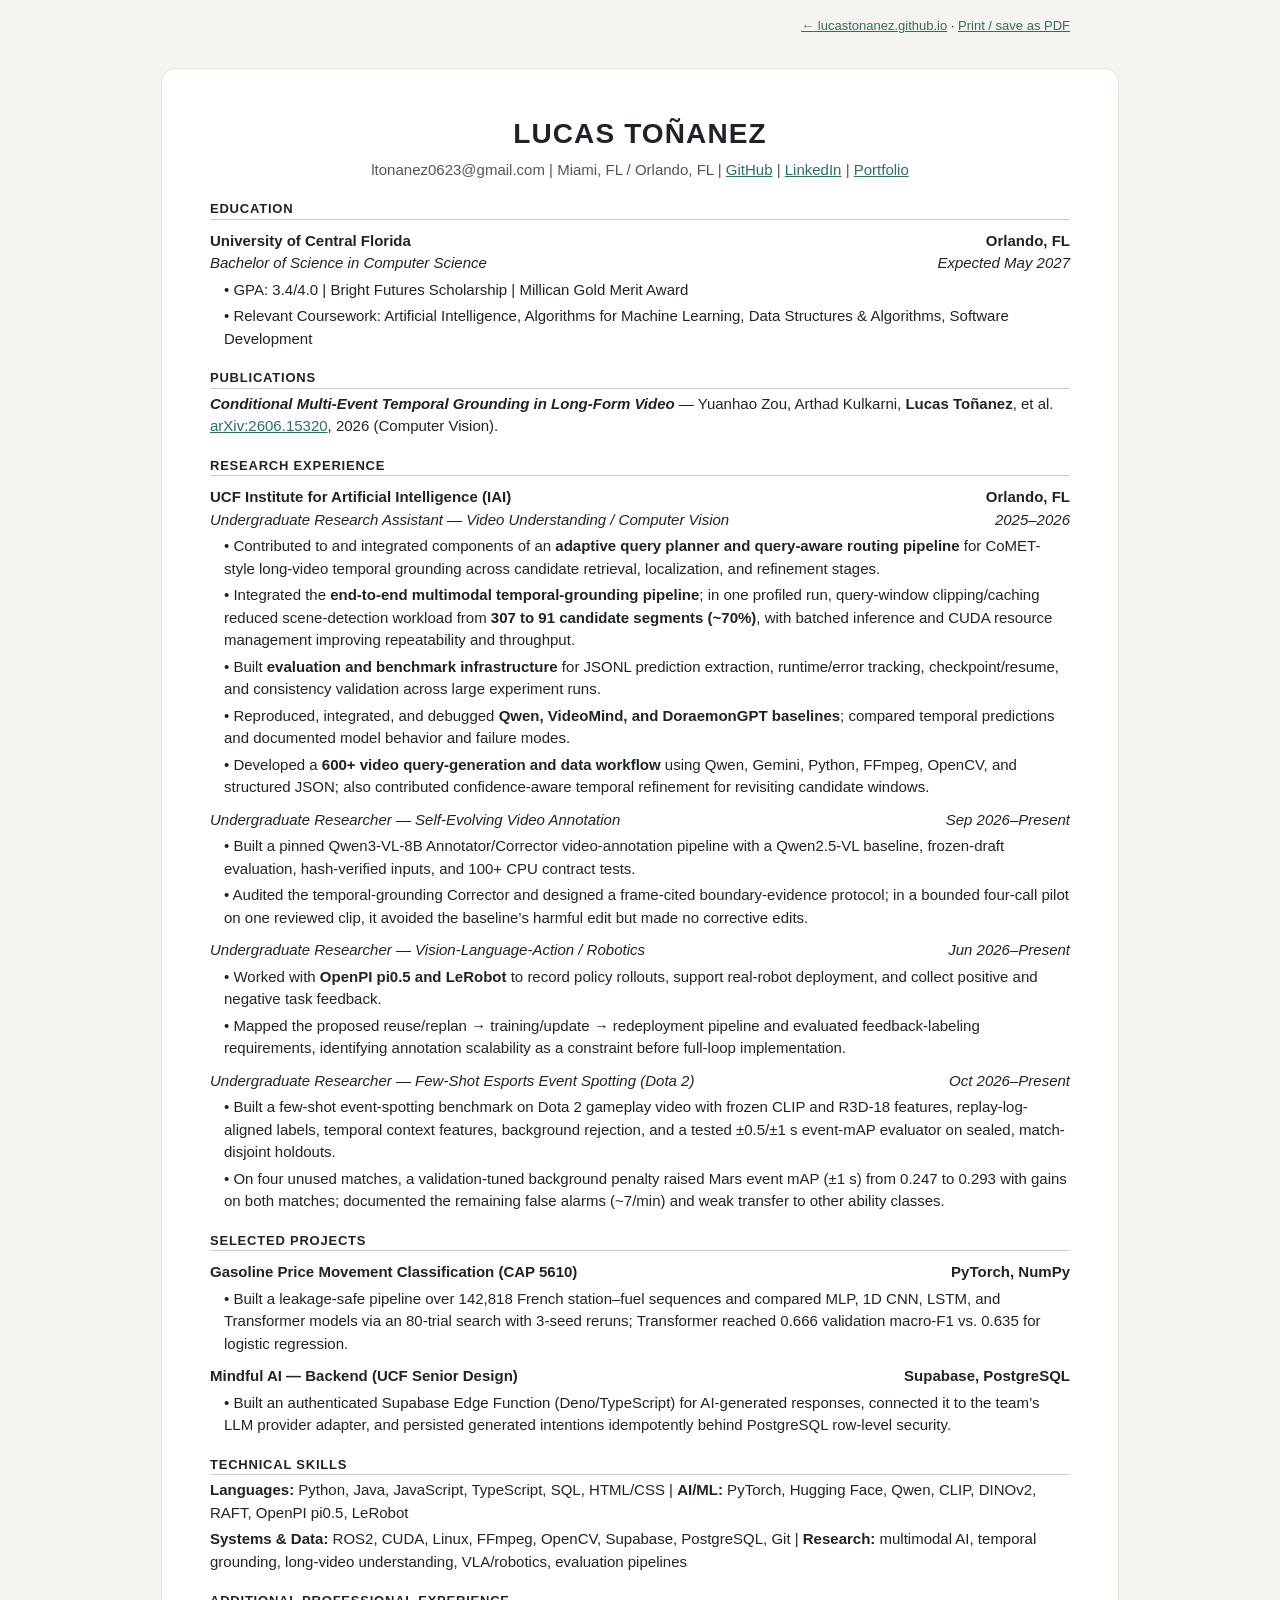
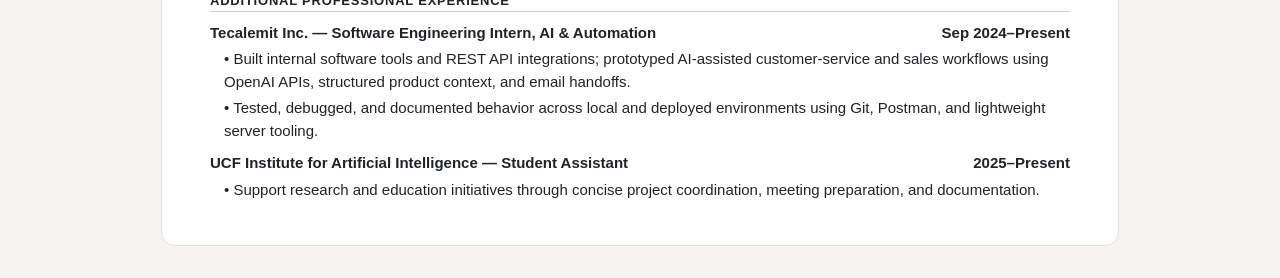
==== resume.html @ aa25a20e "Add phone-free public resume page" ====
<!doctype html>
<html lang="en"><head><meta charset="utf-8"><meta name="viewport" content="width=device-width, initial-scale=1">
<title>Resume — Lucas Toñanez</title>
<meta name="robots" content="index,follow">
<style>
body{margin:0;background:#f5f4f0;color:#1f2328;font:15px/1.5 -apple-system,Segoe UI,Inter,Arial,sans-serif}
main{max-width:860px;margin:32px auto;background:#fff;padding:40px 48px;border:1px solid #e3e1da;border-radius:14px}
p{margin:4px 0} table{width:100%;border-collapse:collapse;margin-top:10px} th,td{text-align:left;padding:0;font-weight:inherit}
th:last-child,td:last-child{text-align:right;white-space:nowrap;padding-left:16px}
main>p:first-child{font-size:28px;text-align:center;letter-spacing:.02em} main>p:nth-child(2){text-align:center;color:#555}
main>p>strong:only-child{display:block;margin-top:18px;border-bottom:1px solid #ccc;letter-spacing:.06em;font-size:13px}
main>p:first-child>strong{border:0;font-size:28px;letter-spacing:.04em;margin:0}
.b{margin:2px 0 0 14px} a{color:#2b6f62} .top{text-align:right;font-size:13px;margin-bottom:8px}
@media(max-width:640px){main{margin:0;border-radius:0;padding:24px 16px} th:last-child,td:last-child{white-space:normal}}
@media print{body{background:#fff} main{border:0;margin:0;padding:0} .top{display:none}}
</style></head><body><p class="top" style="max-width:860px;margin:16px auto 0;padding:0 16px"><a href="/">← lucastonanez.github.io</a> · <a href="javascript:window.print()">Print / save as PDF</a></p>
<main>
<p><strong>LUCAS TOÑANEZ</strong></p><p>ltonanez0623@gmail.com | Miami, FL / Orlando, FL | <a href="https://github.com/LucasTonanez"><span class="underline">GitHub</span></a> | <a href="https://www.linkedin.com/in/lucastonanez/"><span class="underline">LinkedIn</span></a> | <a href="https://lucastonanez.github.io/"><span class="underline">Portfolio</span></a></p><p><strong>EDUCATION</strong></p><table><thead><tr class="header"><th><strong>University of Central Florida</strong></th><th><strong>Orlando, FL</strong></th></tr></thead><tbody><tr class="odd"><td><em>Bachelor of Science in Computer Science</em></td><td><em>Expected May 2027</em></td></tr></tbody></table><div class="b"><p>• GPA: 3.4/4.0 | Bright Futures Scholarship | Millican Gold Merit Award</p><p>• Relevant Coursework: Artificial Intelligence, Algorithms for Machine Learning, Data Structures &amp; Algorithms, Software Development</p></div><p><strong>PUBLICATIONS</strong></p><p><em><strong>Conditional Multi-Event Temporal Grounding in Long-Form Video</strong></em> — Yuanhao Zou, Arthad Kulkarni, <strong>Lucas Toñanez</strong>, et al. <a href="https://arxiv.org/abs/2606.15320"><span class="underline">arXiv:2606.15320</span></a>, 2026 (Computer Vision).</p><p><strong>RESEARCH EXPERIENCE</strong></p><table><thead><tr class="header"><th><strong>UCF Institute for Artificial Intelligence (IAI)</strong></th><th><strong>Orlando, FL</strong></th></tr></thead><tbody><tr class="odd"><td><em>Undergraduate Research Assistant — Video Understanding / Computer Vision</em></td><td><em>2025–2026</em></td></tr></tbody></table><div class="b"><p>• Contributed to and integrated components of an <strong>adaptive query planner and query-aware routing pipeline</strong> for CoMET-style long-video temporal grounding across candidate retrieval, localization, and refinement stages.</p><p>• Integrated the <strong>end-to-end multimodal temporal-grounding pipeline</strong>; in one profiled run, query-window clipping/caching reduced scene-detection workload from <strong>307 to 91 candidate segments (~70%)</strong>, with batched inference and CUDA resource management improving repeatability and throughput.</p><p>• Built <strong>evaluation and benchmark infrastructure</strong> for JSONL prediction extraction, runtime/error tracking, checkpoint/resume, and consistency validation across large experiment runs.</p><p>• Reproduced, integrated, and debugged <strong>Qwen, VideoMind, and DoraemonGPT baselines</strong>; compared temporal predictions and documented model behavior and failure modes.</p><p>• Developed a <strong>600+ video query-generation and data workflow</strong> using Qwen, Gemini, Python, FFmpeg, OpenCV, and structured JSON; also contributed confidence-aware temporal refinement for revisiting candidate windows.</p></div><table><tbody><tr class="odd"><td><em>Undergraduate Researcher — Self-Evolving Video Annotation</em></td><td><em>Sep 2026–Present</em></td></tr></tbody></table><div class="b"><p>• Built a pinned Qwen3-VL-8B Annotator/Corrector video-annotation pipeline with a Qwen2.5-VL baseline, frozen-draft evaluation, hash-verified inputs, and 100+ CPU contract tests.</p><p>• Audited the temporal-grounding Corrector and designed a frame-cited boundary-evidence protocol; in a bounded four-call pilot on one reviewed clip, it avoided the baseline’s harmful edit but made no corrective edits.</p></div><table><tbody><tr class="odd"><td><em>Undergraduate Researcher — Vision-Language-Action / Robotics</em></td><td><em>Jun 2026–Present</em></td></tr></tbody></table><div class="b"><p>• Worked with <strong>OpenPI pi0.5 and LeRobot</strong> to record policy rollouts, support real-robot deployment, and collect positive and negative task feedback.</p><p>• Mapped the proposed reuse/replan → training/update → redeployment pipeline and evaluated feedback-labeling requirements, identifying annotation scalability as a constraint before full-loop implementation.</p></div><table><tbody><tr class="odd"><td><em>Undergraduate Researcher — Few-Shot Esports Event Spotting (Dota 2)</em></td><td><em>Oct 2026–Present</em></td></tr></tbody></table><div class="b"><p>• Built a few-shot event-spotting benchmark on Dota 2 gameplay video with frozen CLIP and R3D-18 features, replay-log-aligned labels, temporal context features, background rejection, and a tested ±0.5/±1 s event-mAP evaluator on sealed, match-disjoint holdouts.</p><p>• On four unused matches, a validation-tuned background penalty raised Mars event mAP (±1 s) from 0.247 to 0.293 with gains on both matches; documented the remaining false alarms (~7/min) and weak transfer to other ability classes.</p></div><p><strong>SELECTED PROJECTS</strong></p><table><tbody><tr class="odd"><td><strong>Gasoline Price Movement Classification (CAP 5610)</strong></td><td><strong>PyTorch, NumPy</strong></td></tr></tbody></table><div class="b"><p>• Built a leakage-safe pipeline over 142,818 French station–fuel sequences and compared MLP, 1D CNN, LSTM, and Transformer models via an 80-trial search with 3-seed reruns; Transformer reached 0.666 validation macro-F1 vs. 0.635 for logistic regression.</p></div><table><tbody><tr class="odd"><td><strong>Mindful AI — Backend (UCF Senior Design)</strong></td><td><strong>Supabase, PostgreSQL</strong></td></tr></tbody></table><div class="b"><p>• Built an authenticated Supabase Edge Function (Deno/TypeScript) for AI-generated responses, connected it to the team’s LLM provider adapter, and persisted generated intentions idempotently behind PostgreSQL row-level security.</p></div><p><strong>TECHNICAL SKILLS</strong></p><p><strong>Languages:</strong> Python, Java, JavaScript, TypeScript, SQL, HTML/CSS | <strong>AI/ML:</strong> PyTorch, Hugging Face, Qwen, CLIP, DINOv2, RAFT, OpenPI pi0.5, LeRobot</p><p><strong>Systems &amp; Data:</strong> ROS2, CUDA, Linux, FFmpeg, OpenCV, Supabase, PostgreSQL, Git | <strong>Research:</strong> multimodal AI, temporal grounding, long-video understanding, VLA/robotics, evaluation pipelines</p><p><strong>ADDITIONAL PROFESSIONAL EXPERIENCE</strong></p><table><tbody><tr class="odd"><td><strong>Tecalemit Inc. — Software Engineering Intern, AI &amp; Automation</strong></td><td><strong>Sep 2024–Present</strong></td></tr></tbody></table><div class="b"><p>• Built internal software tools and REST API integrations; prototyped AI-assisted customer-service and sales workflows using OpenAI APIs, structured product context, and email handoffs.</p><p>• Tested, debugged, and documented behavior across local and deployed environments using Git, Postman, and lightweight server tooling.</p></div><table><tbody><tr class="odd"><td><strong>UCF Institute for Artificial Intelligence — Student Assistant</strong></td><td><strong>2025–Present</strong></td></tr></tbody></table><div class="b"><p>• Support research and education initiatives through concise project coordination, meeting preparation, and documentation.</p></div>

</main></body></html>
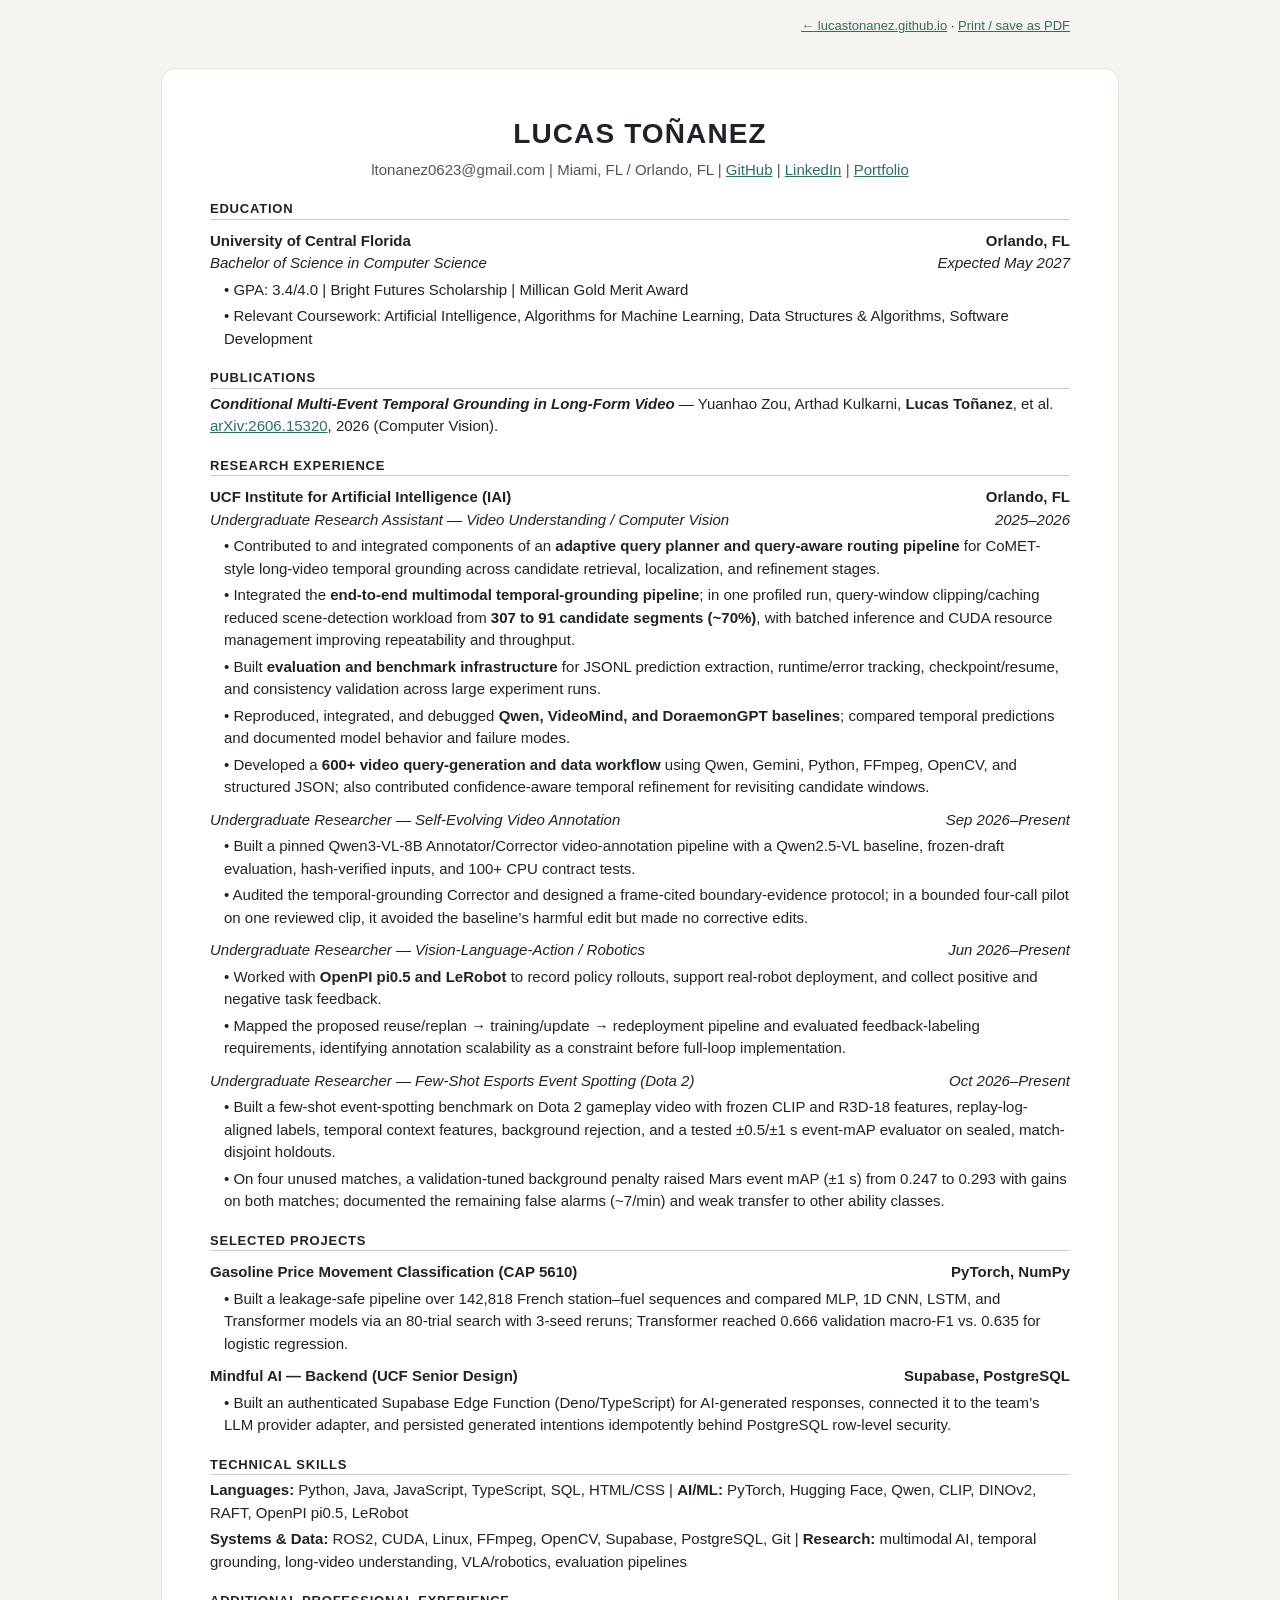
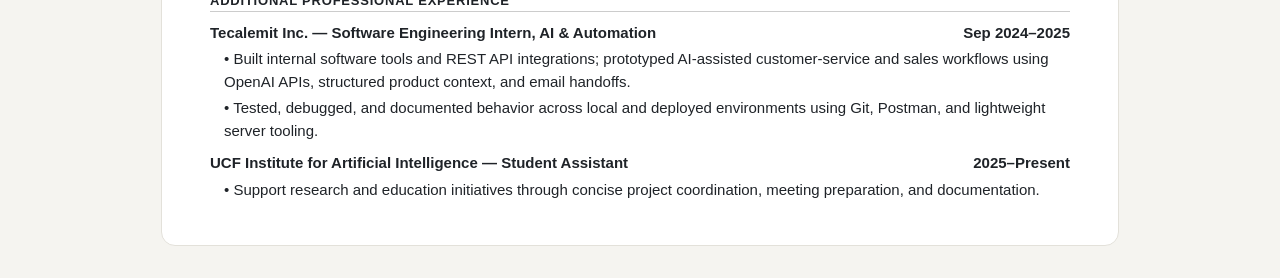
==== commit 2aba25c7: "Resume page: Tecalemit Sep 2024–2025" ====
--- a/resume.html
+++ b/resume.html
@@ -15,6 +15,6 @@
 @media print{body{background:#fff} main{border:0;margin:0;padding:0} .top{display:none}}
 </style></head><body><p class="top" style="max-width:860px;margin:16px auto 0;padding:0 16px"><a href="/">← lucastonanez.github.io</a> · <a href="javascript:window.print()">Print / save as PDF</a></p>
 <main>
-<p><strong>LUCAS TOÑANEZ</strong></p><p>ltonanez0623@gmail.com | Miami, FL / Orlando, FL | <a href="https://github.com/LucasTonanez"><span class="underline">GitHub</span></a> | <a href="https://www.linkedin.com/in/lucastonanez/"><span class="underline">LinkedIn</span></a> | <a href="https://lucastonanez.github.io/"><span class="underline">Portfolio</span></a></p><p><strong>EDUCATION</strong></p><table><thead><tr class="header"><th><strong>University of Central Florida</strong></th><th><strong>Orlando, FL</strong></th></tr></thead><tbody><tr class="odd"><td><em>Bachelor of Science in Computer Science</em></td><td><em>Expected May 2027</em></td></tr></tbody></table><div class="b"><p>• GPA: 3.4/4.0 | Bright Futures Scholarship | Millican Gold Merit Award</p><p>• Relevant Coursework: Artificial Intelligence, Algorithms for Machine Learning, Data Structures &amp; Algorithms, Software Development</p></div><p><strong>PUBLICATIONS</strong></p><p><em><strong>Conditional Multi-Event Temporal Grounding in Long-Form Video</strong></em> — Yuanhao Zou, Arthad Kulkarni, <strong>Lucas Toñanez</strong>, et al. <a href="https://arxiv.org/abs/2606.15320"><span class="underline">arXiv:2606.15320</span></a>, 2026 (Computer Vision).</p><p><strong>RESEARCH EXPERIENCE</strong></p><table><thead><tr class="header"><th><strong>UCF Institute for Artificial Intelligence (IAI)</strong></th><th><strong>Orlando, FL</strong></th></tr></thead><tbody><tr class="odd"><td><em>Undergraduate Research Assistant — Video Understanding / Computer Vision</em></td><td><em>2025–2026</em></td></tr></tbody></table><div class="b"><p>• Contributed to and integrated components of an <strong>adaptive query planner and query-aware routing pipeline</strong> for CoMET-style long-video temporal grounding across candidate retrieval, localization, and refinement stages.</p><p>• Integrated the <strong>end-to-end multimodal temporal-grounding pipeline</strong>; in one profiled run, query-window clipping/caching reduced scene-detection workload from <strong>307 to 91 candidate segments (~70%)</strong>, with batched inference and CUDA resource management improving repeatability and throughput.</p><p>• Built <strong>evaluation and benchmark infrastructure</strong> for JSONL prediction extraction, runtime/error tracking, checkpoint/resume, and consistency validation across large experiment runs.</p><p>• Reproduced, integrated, and debugged <strong>Qwen, VideoMind, and DoraemonGPT baselines</strong>; compared temporal predictions and documented model behavior and failure modes.</p><p>• Developed a <strong>600+ video query-generation and data workflow</strong> using Qwen, Gemini, Python, FFmpeg, OpenCV, and structured JSON; also contributed confidence-aware temporal refinement for revisiting candidate windows.</p></div><table><tbody><tr class="odd"><td><em>Undergraduate Researcher — Self-Evolving Video Annotation</em></td><td><em>Sep 2026–Present</em></td></tr></tbody></table><div class="b"><p>• Built a pinned Qwen3-VL-8B Annotator/Corrector video-annotation pipeline with a Qwen2.5-VL baseline, frozen-draft evaluation, hash-verified inputs, and 100+ CPU contract tests.</p><p>• Audited the temporal-grounding Corrector and designed a frame-cited boundary-evidence protocol; in a bounded four-call pilot on one reviewed clip, it avoided the baseline’s harmful edit but made no corrective edits.</p></div><table><tbody><tr class="odd"><td><em>Undergraduate Researcher — Vision-Language-Action / Robotics</em></td><td><em>Jun 2026–Present</em></td></tr></tbody></table><div class="b"><p>• Worked with <strong>OpenPI pi0.5 and LeRobot</strong> to record policy rollouts, support real-robot deployment, and collect positive and negative task feedback.</p><p>• Mapped the proposed reuse/replan → training/update → redeployment pipeline and evaluated feedback-labeling requirements, identifying annotation scalability as a constraint before full-loop implementation.</p></div><table><tbody><tr class="odd"><td><em>Undergraduate Researcher — Few-Shot Esports Event Spotting (Dota 2)</em></td><td><em>Oct 2026–Present</em></td></tr></tbody></table><div class="b"><p>• Built a few-shot event-spotting benchmark on Dota 2 gameplay video with frozen CLIP and R3D-18 features, replay-log-aligned labels, temporal context features, background rejection, and a tested ±0.5/±1 s event-mAP evaluator on sealed, match-disjoint holdouts.</p><p>• On four unused matches, a validation-tuned background penalty raised Mars event mAP (±1 s) from 0.247 to 0.293 with gains on both matches; documented the remaining false alarms (~7/min) and weak transfer to other ability classes.</p></div><p><strong>SELECTED PROJECTS</strong></p><table><tbody><tr class="odd"><td><strong>Gasoline Price Movement Classification (CAP 5610)</strong></td><td><strong>PyTorch, NumPy</strong></td></tr></tbody></table><div class="b"><p>• Built a leakage-safe pipeline over 142,818 French station–fuel sequences and compared MLP, 1D CNN, LSTM, and Transformer models via an 80-trial search with 3-seed reruns; Transformer reached 0.666 validation macro-F1 vs. 0.635 for logistic regression.</p></div><table><tbody><tr class="odd"><td><strong>Mindful AI — Backend (UCF Senior Design)</strong></td><td><strong>Supabase, PostgreSQL</strong></td></tr></tbody></table><div class="b"><p>• Built an authenticated Supabase Edge Function (Deno/TypeScript) for AI-generated responses, connected it to the team’s LLM provider adapter, and persisted generated intentions idempotently behind PostgreSQL row-level security.</p></div><p><strong>TECHNICAL SKILLS</strong></p><p><strong>Languages:</strong> Python, Java, JavaScript, TypeScript, SQL, HTML/CSS | <strong>AI/ML:</strong> PyTorch, Hugging Face, Qwen, CLIP, DINOv2, RAFT, OpenPI pi0.5, LeRobot</p><p><strong>Systems &amp; Data:</strong> ROS2, CUDA, Linux, FFmpeg, OpenCV, Supabase, PostgreSQL, Git | <strong>Research:</strong> multimodal AI, temporal grounding, long-video understanding, VLA/robotics, evaluation pipelines</p><p><strong>ADDITIONAL PROFESSIONAL EXPERIENCE</strong></p><table><tbody><tr class="odd"><td><strong>Tecalemit Inc. — Software Engineering Intern, AI &amp; Automation</strong></td><td><strong>Sep 2024–Present</strong></td></tr></tbody></table><div class="b"><p>• Built internal software tools and REST API integrations; prototyped AI-assisted customer-service and sales workflows using OpenAI APIs, structured product context, and email handoffs.</p><p>• Tested, debugged, and documented behavior across local and deployed environments using Git, Postman, and lightweight server tooling.</p></div><table><tbody><tr class="odd"><td><strong>UCF Institute for Artificial Intelligence — Student Assistant</strong></td><td><strong>2025–Present</strong></td></tr></tbody></table><div class="b"><p>• Support research and education initiatives through concise project coordination, meeting preparation, and documentation.</p></div>
+<p><strong>LUCAS TOÑANEZ</strong></p><p>ltonanez0623@gmail.com | Miami, FL / Orlando, FL | <a href="https://github.com/LucasTonanez"><span class="underline">GitHub</span></a> | <a href="https://www.linkedin.com/in/lucastonanez/"><span class="underline">LinkedIn</span></a> | <a href="https://lucastonanez.github.io/"><span class="underline">Portfolio</span></a></p><p><strong>EDUCATION</strong></p><table><thead><tr class="header"><th><strong>University of Central Florida</strong></th><th><strong>Orlando, FL</strong></th></tr></thead><tbody><tr class="odd"><td><em>Bachelor of Science in Computer Science</em></td><td><em>Expected May 2027</em></td></tr></tbody></table><div class="b"><p>• GPA: 3.4/4.0 | Bright Futures Scholarship | Millican Gold Merit Award</p><p>• Relevant Coursework: Artificial Intelligence, Algorithms for Machine Learning, Data Structures &amp; Algorithms, Software Development</p></div><p><strong>PUBLICATIONS</strong></p><p><em><strong>Conditional Multi-Event Temporal Grounding in Long-Form Video</strong></em> — Yuanhao Zou, Arthad Kulkarni, <strong>Lucas Toñanez</strong>, et al. <a href="https://arxiv.org/abs/2606.15320"><span class="underline">arXiv:2606.15320</span></a>, 2026 (Computer Vision).</p><p><strong>RESEARCH EXPERIENCE</strong></p><table><thead><tr class="header"><th><strong>UCF Institute for Artificial Intelligence (IAI)</strong></th><th><strong>Orlando, FL</strong></th></tr></thead><tbody><tr class="odd"><td><em>Undergraduate Research Assistant — Video Understanding / Computer Vision</em></td><td><em>2025–2026</em></td></tr></tbody></table><div class="b"><p>• Contributed to and integrated components of an <strong>adaptive query planner and query-aware routing pipeline</strong> for CoMET-style long-video temporal grounding across candidate retrieval, localization, and refinement stages.</p><p>• Integrated the <strong>end-to-end multimodal temporal-grounding pipeline</strong>; in one profiled run, query-window clipping/caching reduced scene-detection workload from <strong>307 to 91 candidate segments (~70%)</strong>, with batched inference and CUDA resource management improving repeatability and throughput.</p><p>• Built <strong>evaluation and benchmark infrastructure</strong> for JSONL prediction extraction, runtime/error tracking, checkpoint/resume, and consistency validation across large experiment runs.</p><p>• Reproduced, integrated, and debugged <strong>Qwen, VideoMind, and DoraemonGPT baselines</strong>; compared temporal predictions and documented model behavior and failure modes.</p><p>• Developed a <strong>600+ video query-generation and data workflow</strong> using Qwen, Gemini, Python, FFmpeg, OpenCV, and structured JSON; also contributed confidence-aware temporal refinement for revisiting candidate windows.</p></div><table><tbody><tr class="odd"><td><em>Undergraduate Researcher — Self-Evolving Video Annotation</em></td><td><em>Sep 2026–Present</em></td></tr></tbody></table><div class="b"><p>• Built a pinned Qwen3-VL-8B Annotator/Corrector video-annotation pipeline with a Qwen2.5-VL baseline, frozen-draft evaluation, hash-verified inputs, and 100+ CPU contract tests.</p><p>• Audited the temporal-grounding Corrector and designed a frame-cited boundary-evidence protocol; in a bounded four-call pilot on one reviewed clip, it avoided the baseline’s harmful edit but made no corrective edits.</p></div><table><tbody><tr class="odd"><td><em>Undergraduate Researcher — Vision-Language-Action / Robotics</em></td><td><em>Jun 2026–Present</em></td></tr></tbody></table><div class="b"><p>• Worked with <strong>OpenPI pi0.5 and LeRobot</strong> to record policy rollouts, support real-robot deployment, and collect positive and negative task feedback.</p><p>• Mapped the proposed reuse/replan → training/update → redeployment pipeline and evaluated feedback-labeling requirements, identifying annotation scalability as a constraint before full-loop implementation.</p></div><table><tbody><tr class="odd"><td><em>Undergraduate Researcher — Few-Shot Esports Event Spotting (Dota 2)</em></td><td><em>Oct 2026–Present</em></td></tr></tbody></table><div class="b"><p>• Built a few-shot event-spotting benchmark on Dota 2 gameplay video with frozen CLIP and R3D-18 features, replay-log-aligned labels, temporal context features, background rejection, and a tested ±0.5/±1 s event-mAP evaluator on sealed, match-disjoint holdouts.</p><p>• On four unused matches, a validation-tuned background penalty raised Mars event mAP (±1 s) from 0.247 to 0.293 with gains on both matches; documented the remaining false alarms (~7/min) and weak transfer to other ability classes.</p></div><p><strong>SELECTED PROJECTS</strong></p><table><tbody><tr class="odd"><td><strong>Gasoline Price Movement Classification (CAP 5610)</strong></td><td><strong>PyTorch, NumPy</strong></td></tr></tbody></table><div class="b"><p>• Built a leakage-safe pipeline over 142,818 French station–fuel sequences and compared MLP, 1D CNN, LSTM, and Transformer models via an 80-trial search with 3-seed reruns; Transformer reached 0.666 validation macro-F1 vs. 0.635 for logistic regression.</p></div><table><tbody><tr class="odd"><td><strong>Mindful AI — Backend (UCF Senior Design)</strong></td><td><strong>Supabase, PostgreSQL</strong></td></tr></tbody></table><div class="b"><p>• Built an authenticated Supabase Edge Function (Deno/TypeScript) for AI-generated responses, connected it to the team’s LLM provider adapter, and persisted generated intentions idempotently behind PostgreSQL row-level security.</p></div><p><strong>TECHNICAL SKILLS</strong></p><p><strong>Languages:</strong> Python, Java, JavaScript, TypeScript, SQL, HTML/CSS | <strong>AI/ML:</strong> PyTorch, Hugging Face, Qwen, CLIP, DINOv2, RAFT, OpenPI pi0.5, LeRobot</p><p><strong>Systems &amp; Data:</strong> ROS2, CUDA, Linux, FFmpeg, OpenCV, Supabase, PostgreSQL, Git | <strong>Research:</strong> multimodal AI, temporal grounding, long-video understanding, VLA/robotics, evaluation pipelines</p><p><strong>ADDITIONAL PROFESSIONAL EXPERIENCE</strong></p><table><tbody><tr class="odd"><td><strong>Tecalemit Inc. — Software Engineering Intern, AI &amp; Automation</strong></td><td><strong>Sep 2024–2025</strong></td></tr></tbody></table><div class="b"><p>• Built internal software tools and REST API integrations; prototyped AI-assisted customer-service and sales workflows using OpenAI APIs, structured product context, and email handoffs.</p><p>• Tested, debugged, and documented behavior across local and deployed environments using Git, Postman, and lightweight server tooling.</p></div><table><tbody><tr class="odd"><td><strong>UCF Institute for Artificial Intelligence — Student Assistant</strong></td><td><strong>2025–Present</strong></td></tr></tbody></table><div class="b"><p>• Support research and education initiatives through concise project coordination, meeting preparation, and documentation.</p></div>
 
 </main></body></html>
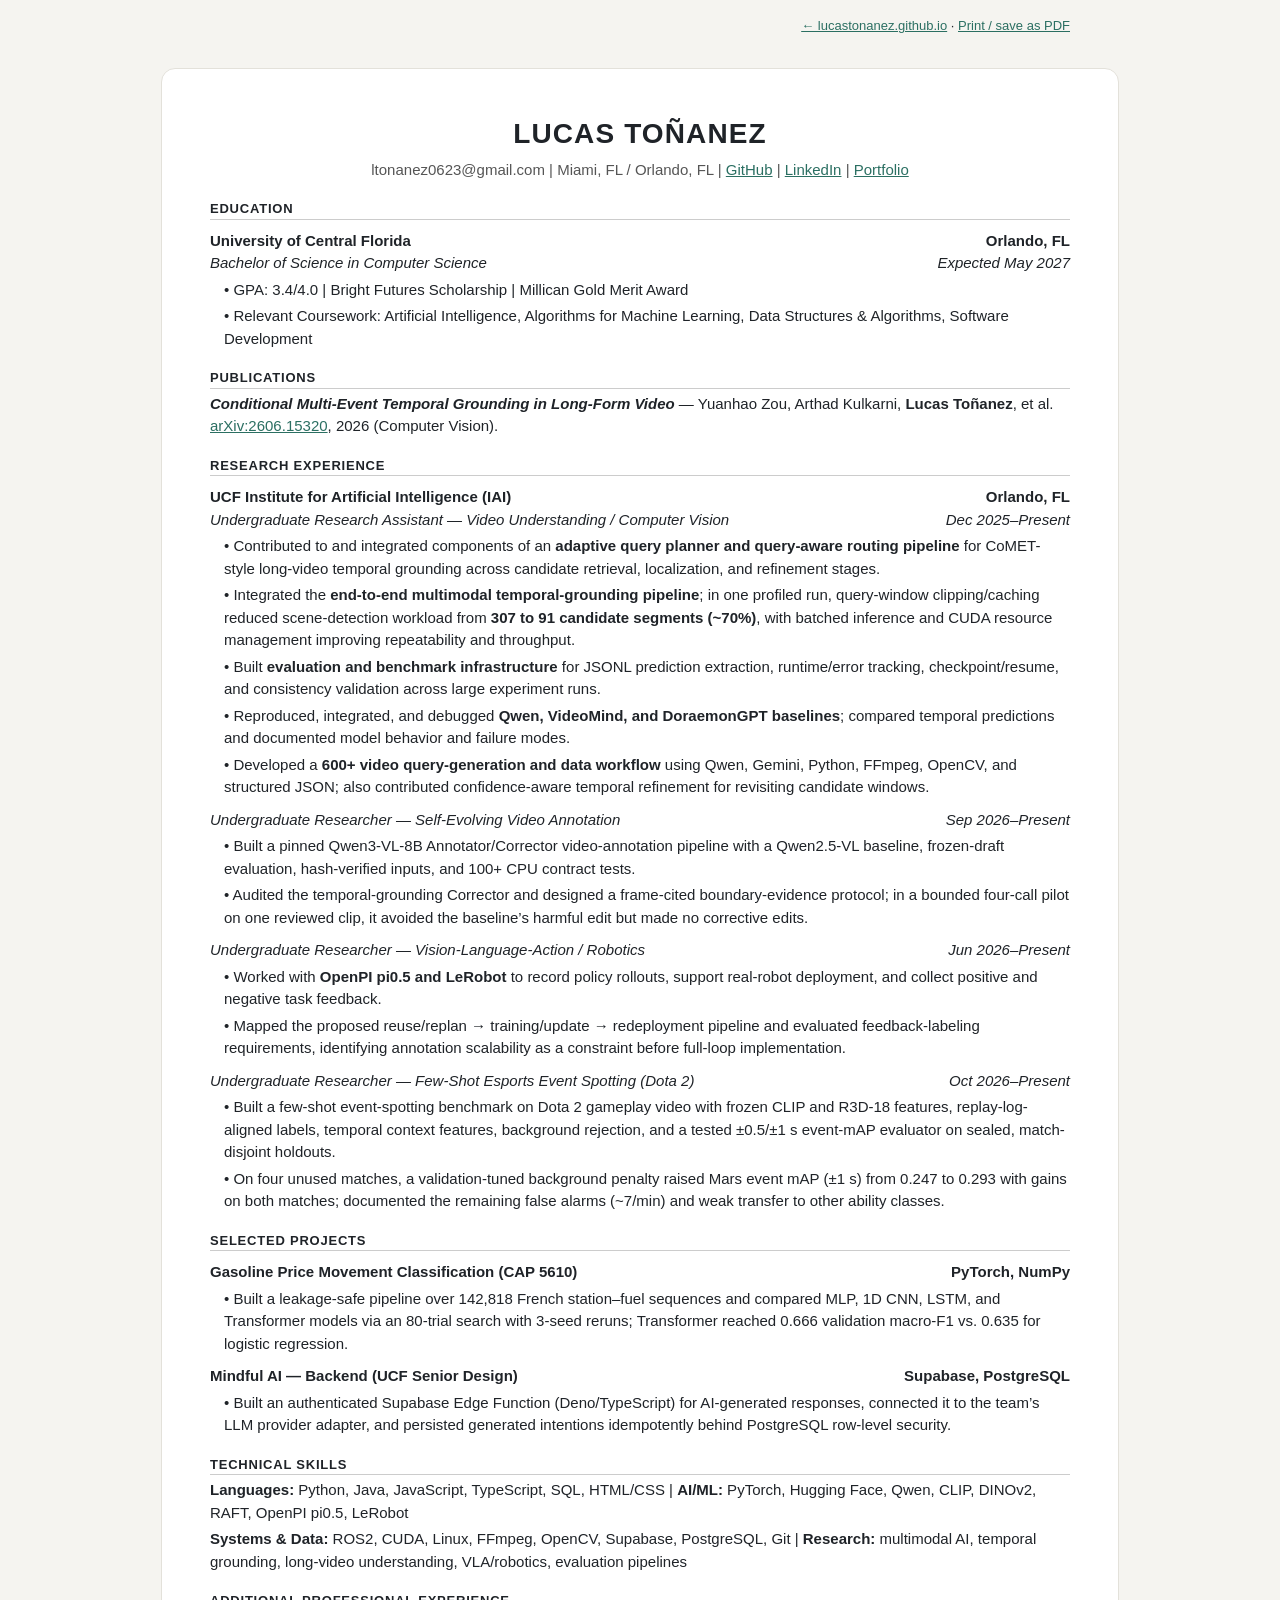
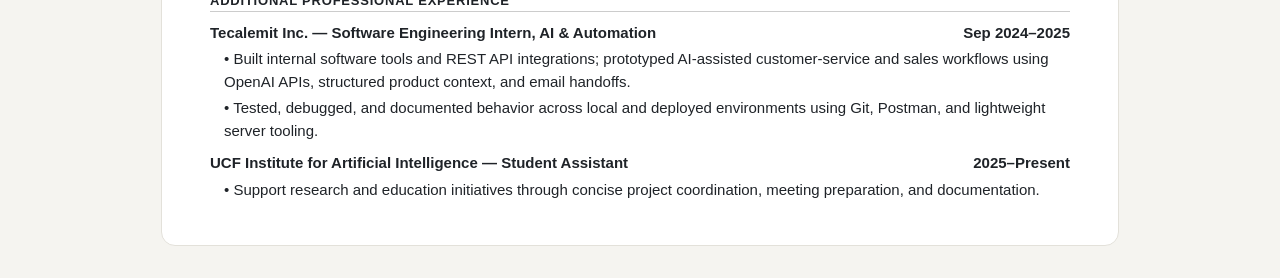
==== commit 5d427ee9: "resume.html: IAI Research Assistant Dec 2025–Present" ====
--- a/resume.html
+++ b/resume.html
@@ -15,6 +15,6 @@
 @media print{body{background:#fff} main{border:0;margin:0;padding:0} .top{display:none}}
 </style></head><body><p class="top" style="max-width:860px;margin:16px auto 0;padding:0 16px"><a href="/">← lucastonanez.github.io</a> · <a href="javascript:window.print()">Print / save as PDF</a></p>
 <main>
-<p><strong>LUCAS TOÑANEZ</strong></p><p>ltonanez0623@gmail.com | Miami, FL / Orlando, FL | <a href="https://github.com/LucasTonanez"><span class="underline">GitHub</span></a> | <a href="https://www.linkedin.com/in/lucastonanez/"><span class="underline">LinkedIn</span></a> | <a href="https://lucastonanez.github.io/"><span class="underline">Portfolio</span></a></p><p><strong>EDUCATION</strong></p><table><thead><tr class="header"><th><strong>University of Central Florida</strong></th><th><strong>Orlando, FL</strong></th></tr></thead><tbody><tr class="odd"><td><em>Bachelor of Science in Computer Science</em></td><td><em>Expected May 2027</em></td></tr></tbody></table><div class="b"><p>• GPA: 3.4/4.0 | Bright Futures Scholarship | Millican Gold Merit Award</p><p>• Relevant Coursework: Artificial Intelligence, Algorithms for Machine Learning, Data Structures &amp; Algorithms, Software Development</p></div><p><strong>PUBLICATIONS</strong></p><p><em><strong>Conditional Multi-Event Temporal Grounding in Long-Form Video</strong></em> — Yuanhao Zou, Arthad Kulkarni, <strong>Lucas Toñanez</strong>, et al. <a href="https://arxiv.org/abs/2606.15320"><span class="underline">arXiv:2606.15320</span></a>, 2026 (Computer Vision).</p><p><strong>RESEARCH EXPERIENCE</strong></p><table><thead><tr class="header"><th><strong>UCF Institute for Artificial Intelligence (IAI)</strong></th><th><strong>Orlando, FL</strong></th></tr></thead><tbody><tr class="odd"><td><em>Undergraduate Research Assistant — Video Understanding / Computer Vision</em></td><td><em>2025–2026</em></td></tr></tbody></table><div class="b"><p>• Contributed to and integrated components of an <strong>adaptive query planner and query-aware routing pipeline</strong> for CoMET-style long-video temporal grounding across candidate retrieval, localization, and refinement stages.</p><p>• Integrated the <strong>end-to-end multimodal temporal-grounding pipeline</strong>; in one profiled run, query-window clipping/caching reduced scene-detection workload from <strong>307 to 91 candidate segments (~70%)</strong>, with batched inference and CUDA resource management improving repeatability and throughput.</p><p>• Built <strong>evaluation and benchmark infrastructure</strong> for JSONL prediction extraction, runtime/error tracking, checkpoint/resume, and consistency validation across large experiment runs.</p><p>• Reproduced, integrated, and debugged <strong>Qwen, VideoMind, and DoraemonGPT baselines</strong>; compared temporal predictions and documented model behavior and failure modes.</p><p>• Developed a <strong>600+ video query-generation and data workflow</strong> using Qwen, Gemini, Python, FFmpeg, OpenCV, and structured JSON; also contributed confidence-aware temporal refinement for revisiting candidate windows.</p></div><table><tbody><tr class="odd"><td><em>Undergraduate Researcher — Self-Evolving Video Annotation</em></td><td><em>Sep 2026–Present</em></td></tr></tbody></table><div class="b"><p>• Built a pinned Qwen3-VL-8B Annotator/Corrector video-annotation pipeline with a Qwen2.5-VL baseline, frozen-draft evaluation, hash-verified inputs, and 100+ CPU contract tests.</p><p>• Audited the temporal-grounding Corrector and designed a frame-cited boundary-evidence protocol; in a bounded four-call pilot on one reviewed clip, it avoided the baseline’s harmful edit but made no corrective edits.</p></div><table><tbody><tr class="odd"><td><em>Undergraduate Researcher — Vision-Language-Action / Robotics</em></td><td><em>Jun 2026–Present</em></td></tr></tbody></table><div class="b"><p>• Worked with <strong>OpenPI pi0.5 and LeRobot</strong> to record policy rollouts, support real-robot deployment, and collect positive and negative task feedback.</p><p>• Mapped the proposed reuse/replan → training/update → redeployment pipeline and evaluated feedback-labeling requirements, identifying annotation scalability as a constraint before full-loop implementation.</p></div><table><tbody><tr class="odd"><td><em>Undergraduate Researcher — Few-Shot Esports Event Spotting (Dota 2)</em></td><td><em>Oct 2026–Present</em></td></tr></tbody></table><div class="b"><p>• Built a few-shot event-spotting benchmark on Dota 2 gameplay video with frozen CLIP and R3D-18 features, replay-log-aligned labels, temporal context features, background rejection, and a tested ±0.5/±1 s event-mAP evaluator on sealed, match-disjoint holdouts.</p><p>• On four unused matches, a validation-tuned background penalty raised Mars event mAP (±1 s) from 0.247 to 0.293 with gains on both matches; documented the remaining false alarms (~7/min) and weak transfer to other ability classes.</p></div><p><strong>SELECTED PROJECTS</strong></p><table><tbody><tr class="odd"><td><strong>Gasoline Price Movement Classification (CAP 5610)</strong></td><td><strong>PyTorch, NumPy</strong></td></tr></tbody></table><div class="b"><p>• Built a leakage-safe pipeline over 142,818 French station–fuel sequences and compared MLP, 1D CNN, LSTM, and Transformer models via an 80-trial search with 3-seed reruns; Transformer reached 0.666 validation macro-F1 vs. 0.635 for logistic regression.</p></div><table><tbody><tr class="odd"><td><strong>Mindful AI — Backend (UCF Senior Design)</strong></td><td><strong>Supabase, PostgreSQL</strong></td></tr></tbody></table><div class="b"><p>• Built an authenticated Supabase Edge Function (Deno/TypeScript) for AI-generated responses, connected it to the team’s LLM provider adapter, and persisted generated intentions idempotently behind PostgreSQL row-level security.</p></div><p><strong>TECHNICAL SKILLS</strong></p><p><strong>Languages:</strong> Python, Java, JavaScript, TypeScript, SQL, HTML/CSS | <strong>AI/ML:</strong> PyTorch, Hugging Face, Qwen, CLIP, DINOv2, RAFT, OpenPI pi0.5, LeRobot</p><p><strong>Systems &amp; Data:</strong> ROS2, CUDA, Linux, FFmpeg, OpenCV, Supabase, PostgreSQL, Git | <strong>Research:</strong> multimodal AI, temporal grounding, long-video understanding, VLA/robotics, evaluation pipelines</p><p><strong>ADDITIONAL PROFESSIONAL EXPERIENCE</strong></p><table><tbody><tr class="odd"><td><strong>Tecalemit Inc. — Software Engineering Intern, AI &amp; Automation</strong></td><td><strong>Sep 2024–2025</strong></td></tr></tbody></table><div class="b"><p>• Built internal software tools and REST API integrations; prototyped AI-assisted customer-service and sales workflows using OpenAI APIs, structured product context, and email handoffs.</p><p>• Tested, debugged, and documented behavior across local and deployed environments using Git, Postman, and lightweight server tooling.</p></div><table><tbody><tr class="odd"><td><strong>UCF Institute for Artificial Intelligence — Student Assistant</strong></td><td><strong>2025–Present</strong></td></tr></tbody></table><div class="b"><p>• Support research and education initiatives through concise project coordination, meeting preparation, and documentation.</p></div>
+<p><strong>LUCAS TOÑANEZ</strong></p><p>ltonanez0623@gmail.com | Miami, FL / Orlando, FL | <a href="https://github.com/LucasTonanez"><span class="underline">GitHub</span></a> | <a href="https://www.linkedin.com/in/lucastonanez/"><span class="underline">LinkedIn</span></a> | <a href="https://lucastonanez.github.io/"><span class="underline">Portfolio</span></a></p><p><strong>EDUCATION</strong></p><table><thead><tr class="header"><th><strong>University of Central Florida</strong></th><th><strong>Orlando, FL</strong></th></tr></thead><tbody><tr class="odd"><td><em>Bachelor of Science in Computer Science</em></td><td><em>Expected May 2027</em></td></tr></tbody></table><div class="b"><p>• GPA: 3.4/4.0 | Bright Futures Scholarship | Millican Gold Merit Award</p><p>• Relevant Coursework: Artificial Intelligence, Algorithms for Machine Learning, Data Structures &amp; Algorithms, Software Development</p></div><p><strong>PUBLICATIONS</strong></p><p><em><strong>Conditional Multi-Event Temporal Grounding in Long-Form Video</strong></em> — Yuanhao Zou, Arthad Kulkarni, <strong>Lucas Toñanez</strong>, et al. <a href="https://arxiv.org/abs/2606.15320"><span class="underline">arXiv:2606.15320</span></a>, 2026 (Computer Vision).</p><p><strong>RESEARCH EXPERIENCE</strong></p><table><thead><tr class="header"><th><strong>UCF Institute for Artificial Intelligence (IAI)</strong></th><th><strong>Orlando, FL</strong></th></tr></thead><tbody><tr class="odd"><td><em>Undergraduate Research Assistant — Video Understanding / Computer Vision</em></td><td><em>Dec 2025–Present</em></td></tr></tbody></table><div class="b"><p>• Contributed to and integrated components of an <strong>adaptive query planner and query-aware routing pipeline</strong> for CoMET-style long-video temporal grounding across candidate retrieval, localization, and refinement stages.</p><p>• Integrated the <strong>end-to-end multimodal temporal-grounding pipeline</strong>; in one profiled run, query-window clipping/caching reduced scene-detection workload from <strong>307 to 91 candidate segments (~70%)</strong>, with batched inference and CUDA resource management improving repeatability and throughput.</p><p>• Built <strong>evaluation and benchmark infrastructure</strong> for JSONL prediction extraction, runtime/error tracking, checkpoint/resume, and consistency validation across large experiment runs.</p><p>• Reproduced, integrated, and debugged <strong>Qwen, VideoMind, and DoraemonGPT baselines</strong>; compared temporal predictions and documented model behavior and failure modes.</p><p>• Developed a <strong>600+ video query-generation and data workflow</strong> using Qwen, Gemini, Python, FFmpeg, OpenCV, and structured JSON; also contributed confidence-aware temporal refinement for revisiting candidate windows.</p></div><table><tbody><tr class="odd"><td><em>Undergraduate Researcher — Self-Evolving Video Annotation</em></td><td><em>Sep 2026–Present</em></td></tr></tbody></table><div class="b"><p>• Built a pinned Qwen3-VL-8B Annotator/Corrector video-annotation pipeline with a Qwen2.5-VL baseline, frozen-draft evaluation, hash-verified inputs, and 100+ CPU contract tests.</p><p>• Audited the temporal-grounding Corrector and designed a frame-cited boundary-evidence protocol; in a bounded four-call pilot on one reviewed clip, it avoided the baseline’s harmful edit but made no corrective edits.</p></div><table><tbody><tr class="odd"><td><em>Undergraduate Researcher — Vision-Language-Action / Robotics</em></td><td><em>Jun 2026–Present</em></td></tr></tbody></table><div class="b"><p>• Worked with <strong>OpenPI pi0.5 and LeRobot</strong> to record policy rollouts, support real-robot deployment, and collect positive and negative task feedback.</p><p>• Mapped the proposed reuse/replan → training/update → redeployment pipeline and evaluated feedback-labeling requirements, identifying annotation scalability as a constraint before full-loop implementation.</p></div><table><tbody><tr class="odd"><td><em>Undergraduate Researcher — Few-Shot Esports Event Spotting (Dota 2)</em></td><td><em>Oct 2026–Present</em></td></tr></tbody></table><div class="b"><p>• Built a few-shot event-spotting benchmark on Dota 2 gameplay video with frozen CLIP and R3D-18 features, replay-log-aligned labels, temporal context features, background rejection, and a tested ±0.5/±1 s event-mAP evaluator on sealed, match-disjoint holdouts.</p><p>• On four unused matches, a validation-tuned background penalty raised Mars event mAP (±1 s) from 0.247 to 0.293 with gains on both matches; documented the remaining false alarms (~7/min) and weak transfer to other ability classes.</p></div><p><strong>SELECTED PROJECTS</strong></p><table><tbody><tr class="odd"><td><strong>Gasoline Price Movement Classification (CAP 5610)</strong></td><td><strong>PyTorch, NumPy</strong></td></tr></tbody></table><div class="b"><p>• Built a leakage-safe pipeline over 142,818 French station–fuel sequences and compared MLP, 1D CNN, LSTM, and Transformer models via an 80-trial search with 3-seed reruns; Transformer reached 0.666 validation macro-F1 vs. 0.635 for logistic regression.</p></div><table><tbody><tr class="odd"><td><strong>Mindful AI — Backend (UCF Senior Design)</strong></td><td><strong>Supabase, PostgreSQL</strong></td></tr></tbody></table><div class="b"><p>• Built an authenticated Supabase Edge Function (Deno/TypeScript) for AI-generated responses, connected it to the team’s LLM provider adapter, and persisted generated intentions idempotently behind PostgreSQL row-level security.</p></div><p><strong>TECHNICAL SKILLS</strong></p><p><strong>Languages:</strong> Python, Java, JavaScript, TypeScript, SQL, HTML/CSS | <strong>AI/ML:</strong> PyTorch, Hugging Face, Qwen, CLIP, DINOv2, RAFT, OpenPI pi0.5, LeRobot</p><p><strong>Systems &amp; Data:</strong> ROS2, CUDA, Linux, FFmpeg, OpenCV, Supabase, PostgreSQL, Git | <strong>Research:</strong> multimodal AI, temporal grounding, long-video understanding, VLA/robotics, evaluation pipelines</p><p><strong>ADDITIONAL PROFESSIONAL EXPERIENCE</strong></p><table><tbody><tr class="odd"><td><strong>Tecalemit Inc. — Software Engineering Intern, AI &amp; Automation</strong></td><td><strong>Sep 2024–2025</strong></td></tr></tbody></table><div class="b"><p>• Built internal software tools and REST API integrations; prototyped AI-assisted customer-service and sales workflows using OpenAI APIs, structured product context, and email handoffs.</p><p>• Tested, debugged, and documented behavior across local and deployed environments using Git, Postman, and lightweight server tooling.</p></div><table><tbody><tr class="odd"><td><strong>UCF Institute for Artificial Intelligence — Student Assistant</strong></td><td><strong>2025–Present</strong></td></tr></tbody></table><div class="b"><p>• Support research and education initiatives through concise project coordination, meeting preparation, and documentation.</p></div>
 
 </main></body></html>
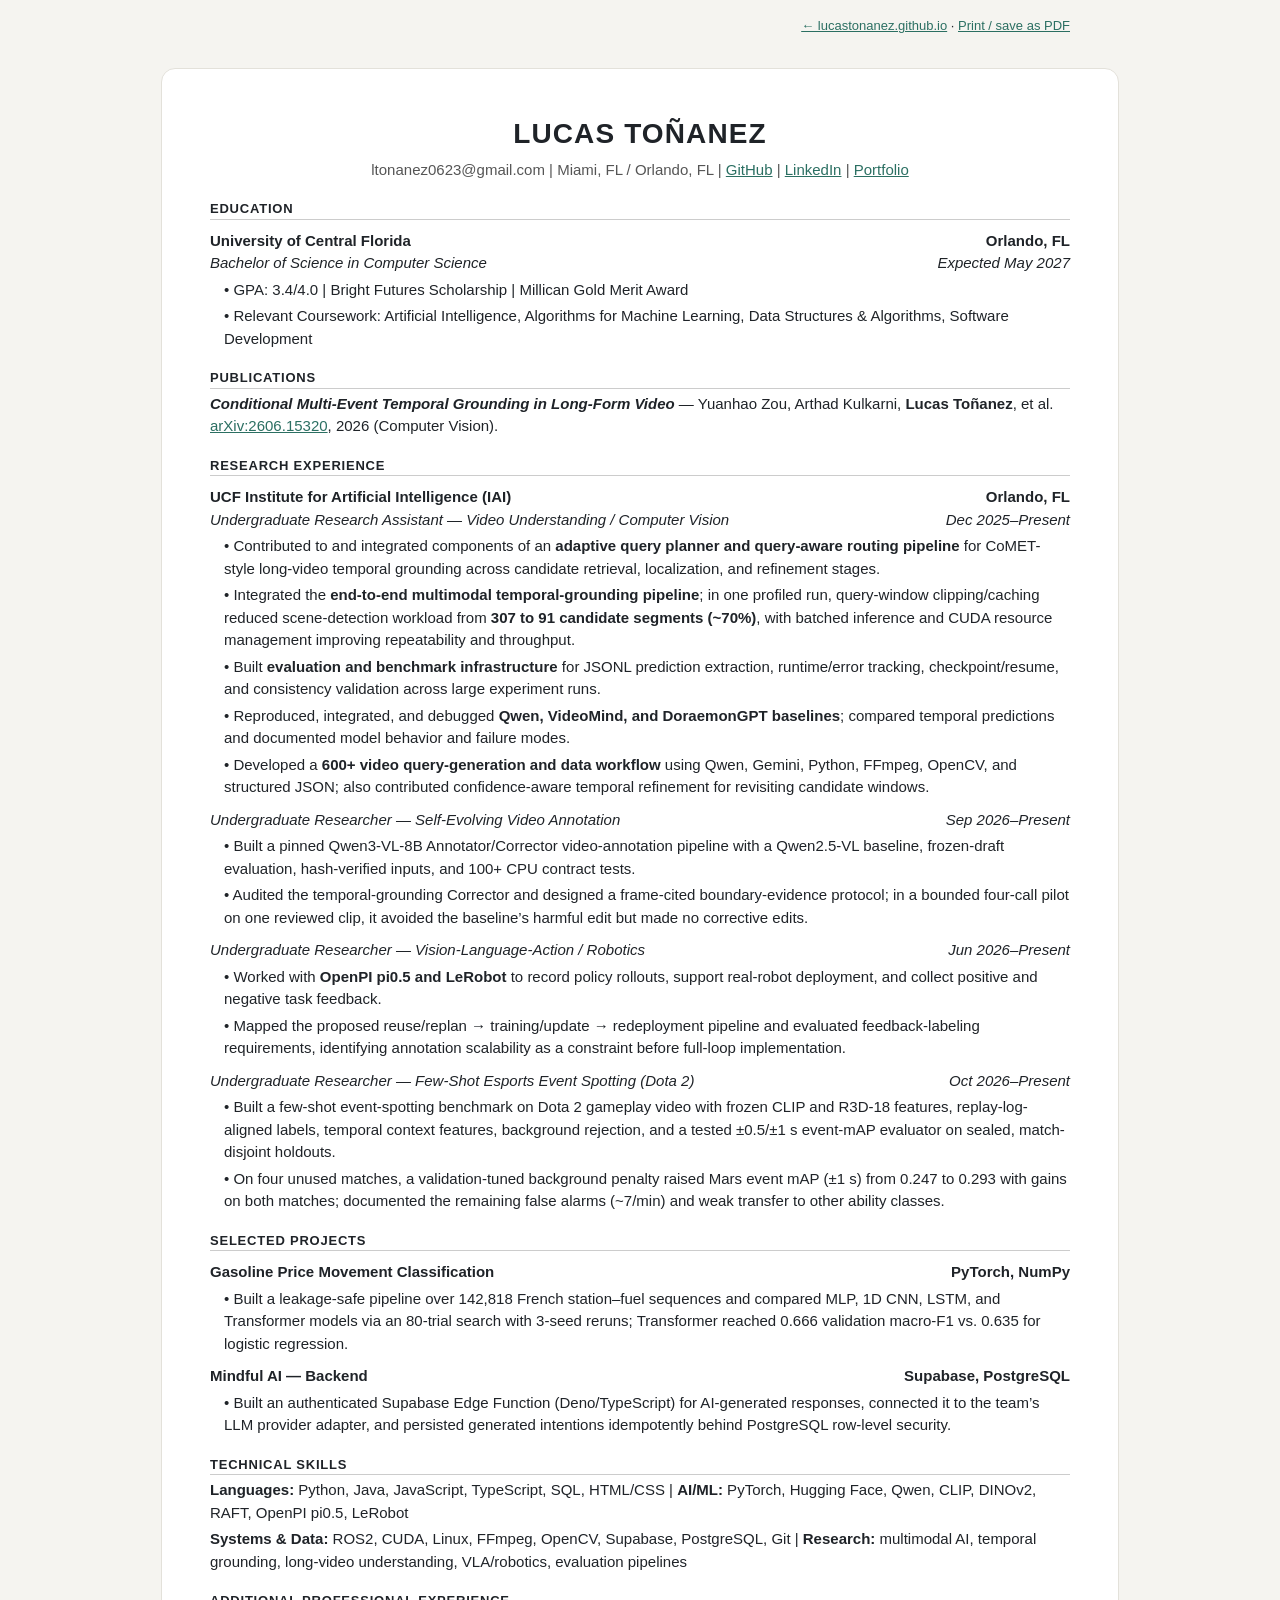
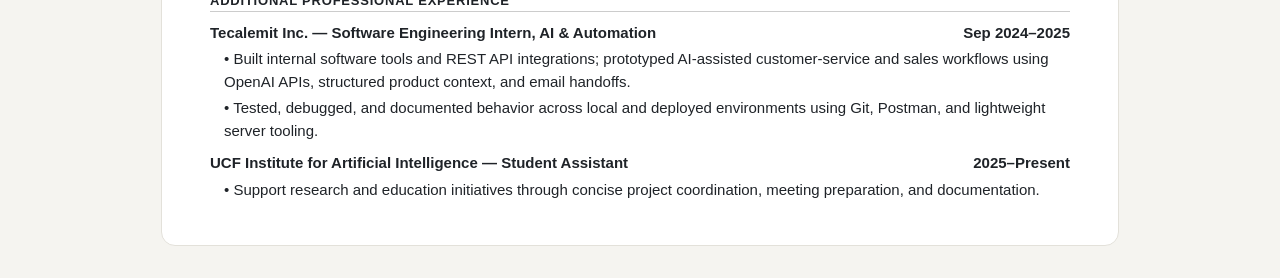
==== commit 6fb85169: "Remove class/course labels (CAP 5610, senior design) from site and resumes" ====
--- a/resume.html
+++ b/resume.html
@@ -15,6 +15,6 @@
 @media print{body{background:#fff} main{border:0;margin:0;padding:0} .top{display:none}}
 </style></head><body><p class="top" style="max-width:860px;margin:16px auto 0;padding:0 16px"><a href="/">← lucastonanez.github.io</a> · <a href="javascript:window.print()">Print / save as PDF</a></p>
 <main>
-<p><strong>LUCAS TOÑANEZ</strong></p><p>ltonanez0623@gmail.com | Miami, FL / Orlando, FL | <a href="https://github.com/LucasTonanez"><span class="underline">GitHub</span></a> | <a href="https://www.linkedin.com/in/lucastonanez/"><span class="underline">LinkedIn</span></a> | <a href="https://lucastonanez.github.io/"><span class="underline">Portfolio</span></a></p><p><strong>EDUCATION</strong></p><table><thead><tr class="header"><th><strong>University of Central Florida</strong></th><th><strong>Orlando, FL</strong></th></tr></thead><tbody><tr class="odd"><td><em>Bachelor of Science in Computer Science</em></td><td><em>Expected May 2027</em></td></tr></tbody></table><div class="b"><p>• GPA: 3.4/4.0 | Bright Futures Scholarship | Millican Gold Merit Award</p><p>• Relevant Coursework: Artificial Intelligence, Algorithms for Machine Learning, Data Structures &amp; Algorithms, Software Development</p></div><p><strong>PUBLICATIONS</strong></p><p><em><strong>Conditional Multi-Event Temporal Grounding in Long-Form Video</strong></em> — Yuanhao Zou, Arthad Kulkarni, <strong>Lucas Toñanez</strong>, et al. <a href="https://arxiv.org/abs/2606.15320"><span class="underline">arXiv:2606.15320</span></a>, 2026 (Computer Vision).</p><p><strong>RESEARCH EXPERIENCE</strong></p><table><thead><tr class="header"><th><strong>UCF Institute for Artificial Intelligence (IAI)</strong></th><th><strong>Orlando, FL</strong></th></tr></thead><tbody><tr class="odd"><td><em>Undergraduate Research Assistant — Video Understanding / Computer Vision</em></td><td><em>Dec 2025–Present</em></td></tr></tbody></table><div class="b"><p>• Contributed to and integrated components of an <strong>adaptive query planner and query-aware routing pipeline</strong> for CoMET-style long-video temporal grounding across candidate retrieval, localization, and refinement stages.</p><p>• Integrated the <strong>end-to-end multimodal temporal-grounding pipeline</strong>; in one profiled run, query-window clipping/caching reduced scene-detection workload from <strong>307 to 91 candidate segments (~70%)</strong>, with batched inference and CUDA resource management improving repeatability and throughput.</p><p>• Built <strong>evaluation and benchmark infrastructure</strong> for JSONL prediction extraction, runtime/error tracking, checkpoint/resume, and consistency validation across large experiment runs.</p><p>• Reproduced, integrated, and debugged <strong>Qwen, VideoMind, and DoraemonGPT baselines</strong>; compared temporal predictions and documented model behavior and failure modes.</p><p>• Developed a <strong>600+ video query-generation and data workflow</strong> using Qwen, Gemini, Python, FFmpeg, OpenCV, and structured JSON; also contributed confidence-aware temporal refinement for revisiting candidate windows.</p></div><table><tbody><tr class="odd"><td><em>Undergraduate Researcher — Self-Evolving Video Annotation</em></td><td><em>Sep 2026–Present</em></td></tr></tbody></table><div class="b"><p>• Built a pinned Qwen3-VL-8B Annotator/Corrector video-annotation pipeline with a Qwen2.5-VL baseline, frozen-draft evaluation, hash-verified inputs, and 100+ CPU contract tests.</p><p>• Audited the temporal-grounding Corrector and designed a frame-cited boundary-evidence protocol; in a bounded four-call pilot on one reviewed clip, it avoided the baseline’s harmful edit but made no corrective edits.</p></div><table><tbody><tr class="odd"><td><em>Undergraduate Researcher — Vision-Language-Action / Robotics</em></td><td><em>Jun 2026–Present</em></td></tr></tbody></table><div class="b"><p>• Worked with <strong>OpenPI pi0.5 and LeRobot</strong> to record policy rollouts, support real-robot deployment, and collect positive and negative task feedback.</p><p>• Mapped the proposed reuse/replan → training/update → redeployment pipeline and evaluated feedback-labeling requirements, identifying annotation scalability as a constraint before full-loop implementation.</p></div><table><tbody><tr class="odd"><td><em>Undergraduate Researcher — Few-Shot Esports Event Spotting (Dota 2)</em></td><td><em>Oct 2026–Present</em></td></tr></tbody></table><div class="b"><p>• Built a few-shot event-spotting benchmark on Dota 2 gameplay video with frozen CLIP and R3D-18 features, replay-log-aligned labels, temporal context features, background rejection, and a tested ±0.5/±1 s event-mAP evaluator on sealed, match-disjoint holdouts.</p><p>• On four unused matches, a validation-tuned background penalty raised Mars event mAP (±1 s) from 0.247 to 0.293 with gains on both matches; documented the remaining false alarms (~7/min) and weak transfer to other ability classes.</p></div><p><strong>SELECTED PROJECTS</strong></p><table><tbody><tr class="odd"><td><strong>Gasoline Price Movement Classification (CAP 5610)</strong></td><td><strong>PyTorch, NumPy</strong></td></tr></tbody></table><div class="b"><p>• Built a leakage-safe pipeline over 142,818 French station–fuel sequences and compared MLP, 1D CNN, LSTM, and Transformer models via an 80-trial search with 3-seed reruns; Transformer reached 0.666 validation macro-F1 vs. 0.635 for logistic regression.</p></div><table><tbody><tr class="odd"><td><strong>Mindful AI — Backend (UCF Senior Design)</strong></td><td><strong>Supabase, PostgreSQL</strong></td></tr></tbody></table><div class="b"><p>• Built an authenticated Supabase Edge Function (Deno/TypeScript) for AI-generated responses, connected it to the team’s LLM provider adapter, and persisted generated intentions idempotently behind PostgreSQL row-level security.</p></div><p><strong>TECHNICAL SKILLS</strong></p><p><strong>Languages:</strong> Python, Java, JavaScript, TypeScript, SQL, HTML/CSS | <strong>AI/ML:</strong> PyTorch, Hugging Face, Qwen, CLIP, DINOv2, RAFT, OpenPI pi0.5, LeRobot</p><p><strong>Systems &amp; Data:</strong> ROS2, CUDA, Linux, FFmpeg, OpenCV, Supabase, PostgreSQL, Git | <strong>Research:</strong> multimodal AI, temporal grounding, long-video understanding, VLA/robotics, evaluation pipelines</p><p><strong>ADDITIONAL PROFESSIONAL EXPERIENCE</strong></p><table><tbody><tr class="odd"><td><strong>Tecalemit Inc. — Software Engineering Intern, AI &amp; Automation</strong></td><td><strong>Sep 2024–2025</strong></td></tr></tbody></table><div class="b"><p>• Built internal software tools and REST API integrations; prototyped AI-assisted customer-service and sales workflows using OpenAI APIs, structured product context, and email handoffs.</p><p>• Tested, debugged, and documented behavior across local and deployed environments using Git, Postman, and lightweight server tooling.</p></div><table><tbody><tr class="odd"><td><strong>UCF Institute for Artificial Intelligence — Student Assistant</strong></td><td><strong>2025–Present</strong></td></tr></tbody></table><div class="b"><p>• Support research and education initiatives through concise project coordination, meeting preparation, and documentation.</p></div>
+<p><strong>LUCAS TOÑANEZ</strong></p><p>ltonanez0623@gmail.com | Miami, FL / Orlando, FL | <a href="https://github.com/LucasTonanez"><span class="underline">GitHub</span></a> | <a href="https://www.linkedin.com/in/lucastonanez/"><span class="underline">LinkedIn</span></a> | <a href="https://lucastonanez.github.io/"><span class="underline">Portfolio</span></a></p><p><strong>EDUCATION</strong></p><table><thead><tr class="header"><th><strong>University of Central Florida</strong></th><th><strong>Orlando, FL</strong></th></tr></thead><tbody><tr class="odd"><td><em>Bachelor of Science in Computer Science</em></td><td><em>Expected May 2027</em></td></tr></tbody></table><div class="b"><p>• GPA: 3.4/4.0 | Bright Futures Scholarship | Millican Gold Merit Award</p><p>• Relevant Coursework: Artificial Intelligence, Algorithms for Machine Learning, Data Structures &amp; Algorithms, Software Development</p></div><p><strong>PUBLICATIONS</strong></p><p><em><strong>Conditional Multi-Event Temporal Grounding in Long-Form Video</strong></em> — Yuanhao Zou, Arthad Kulkarni, <strong>Lucas Toñanez</strong>, et al. <a href="https://arxiv.org/abs/2606.15320"><span class="underline">arXiv:2606.15320</span></a>, 2026 (Computer Vision).</p><p><strong>RESEARCH EXPERIENCE</strong></p><table><thead><tr class="header"><th><strong>UCF Institute for Artificial Intelligence (IAI)</strong></th><th><strong>Orlando, FL</strong></th></tr></thead><tbody><tr class="odd"><td><em>Undergraduate Research Assistant — Video Understanding / Computer Vision</em></td><td><em>Dec 2025–Present</em></td></tr></tbody></table><div class="b"><p>• Contributed to and integrated components of an <strong>adaptive query planner and query-aware routing pipeline</strong> for CoMET-style long-video temporal grounding across candidate retrieval, localization, and refinement stages.</p><p>• Integrated the <strong>end-to-end multimodal temporal-grounding pipeline</strong>; in one profiled run, query-window clipping/caching reduced scene-detection workload from <strong>307 to 91 candidate segments (~70%)</strong>, with batched inference and CUDA resource management improving repeatability and throughput.</p><p>• Built <strong>evaluation and benchmark infrastructure</strong> for JSONL prediction extraction, runtime/error tracking, checkpoint/resume, and consistency validation across large experiment runs.</p><p>• Reproduced, integrated, and debugged <strong>Qwen, VideoMind, and DoraemonGPT baselines</strong>; compared temporal predictions and documented model behavior and failure modes.</p><p>• Developed a <strong>600+ video query-generation and data workflow</strong> using Qwen, Gemini, Python, FFmpeg, OpenCV, and structured JSON; also contributed confidence-aware temporal refinement for revisiting candidate windows.</p></div><table><tbody><tr class="odd"><td><em>Undergraduate Researcher — Self-Evolving Video Annotation</em></td><td><em>Sep 2026–Present</em></td></tr></tbody></table><div class="b"><p>• Built a pinned Qwen3-VL-8B Annotator/Corrector video-annotation pipeline with a Qwen2.5-VL baseline, frozen-draft evaluation, hash-verified inputs, and 100+ CPU contract tests.</p><p>• Audited the temporal-grounding Corrector and designed a frame-cited boundary-evidence protocol; in a bounded four-call pilot on one reviewed clip, it avoided the baseline’s harmful edit but made no corrective edits.</p></div><table><tbody><tr class="odd"><td><em>Undergraduate Researcher — Vision-Language-Action / Robotics</em></td><td><em>Jun 2026–Present</em></td></tr></tbody></table><div class="b"><p>• Worked with <strong>OpenPI pi0.5 and LeRobot</strong> to record policy rollouts, support real-robot deployment, and collect positive and negative task feedback.</p><p>• Mapped the proposed reuse/replan → training/update → redeployment pipeline and evaluated feedback-labeling requirements, identifying annotation scalability as a constraint before full-loop implementation.</p></div><table><tbody><tr class="odd"><td><em>Undergraduate Researcher — Few-Shot Esports Event Spotting (Dota 2)</em></td><td><em>Oct 2026–Present</em></td></tr></tbody></table><div class="b"><p>• Built a few-shot event-spotting benchmark on Dota 2 gameplay video with frozen CLIP and R3D-18 features, replay-log-aligned labels, temporal context features, background rejection, and a tested ±0.5/±1 s event-mAP evaluator on sealed, match-disjoint holdouts.</p><p>• On four unused matches, a validation-tuned background penalty raised Mars event mAP (±1 s) from 0.247 to 0.293 with gains on both matches; documented the remaining false alarms (~7/min) and weak transfer to other ability classes.</p></div><p><strong>SELECTED PROJECTS</strong></p><table><tbody><tr class="odd"><td><strong>Gasoline Price Movement Classification</strong></td><td><strong>PyTorch, NumPy</strong></td></tr></tbody></table><div class="b"><p>• Built a leakage-safe pipeline over 142,818 French station–fuel sequences and compared MLP, 1D CNN, LSTM, and Transformer models via an 80-trial search with 3-seed reruns; Transformer reached 0.666 validation macro-F1 vs. 0.635 for logistic regression.</p></div><table><tbody><tr class="odd"><td><strong>Mindful AI — Backend</strong></td><td><strong>Supabase, PostgreSQL</strong></td></tr></tbody></table><div class="b"><p>• Built an authenticated Supabase Edge Function (Deno/TypeScript) for AI-generated responses, connected it to the team’s LLM provider adapter, and persisted generated intentions idempotently behind PostgreSQL row-level security.</p></div><p><strong>TECHNICAL SKILLS</strong></p><p><strong>Languages:</strong> Python, Java, JavaScript, TypeScript, SQL, HTML/CSS | <strong>AI/ML:</strong> PyTorch, Hugging Face, Qwen, CLIP, DINOv2, RAFT, OpenPI pi0.5, LeRobot</p><p><strong>Systems &amp; Data:</strong> ROS2, CUDA, Linux, FFmpeg, OpenCV, Supabase, PostgreSQL, Git | <strong>Research:</strong> multimodal AI, temporal grounding, long-video understanding, VLA/robotics, evaluation pipelines</p><p><strong>ADDITIONAL PROFESSIONAL EXPERIENCE</strong></p><table><tbody><tr class="odd"><td><strong>Tecalemit Inc. — Software Engineering Intern, AI &amp; Automation</strong></td><td><strong>Sep 2024–2025</strong></td></tr></tbody></table><div class="b"><p>• Built internal software tools and REST API integrations; prototyped AI-assisted customer-service and sales workflows using OpenAI APIs, structured product context, and email handoffs.</p><p>• Tested, debugged, and documented behavior across local and deployed environments using Git, Postman, and lightweight server tooling.</p></div><table><tbody><tr class="odd"><td><strong>UCF Institute for Artificial Intelligence — Student Assistant</strong></td><td><strong>2025–Present</strong></td></tr></tbody></table><div class="b"><p>• Support research and education initiatives through concise project coordination, meeting preparation, and documentation.</p></div>
 
 </main></body></html>
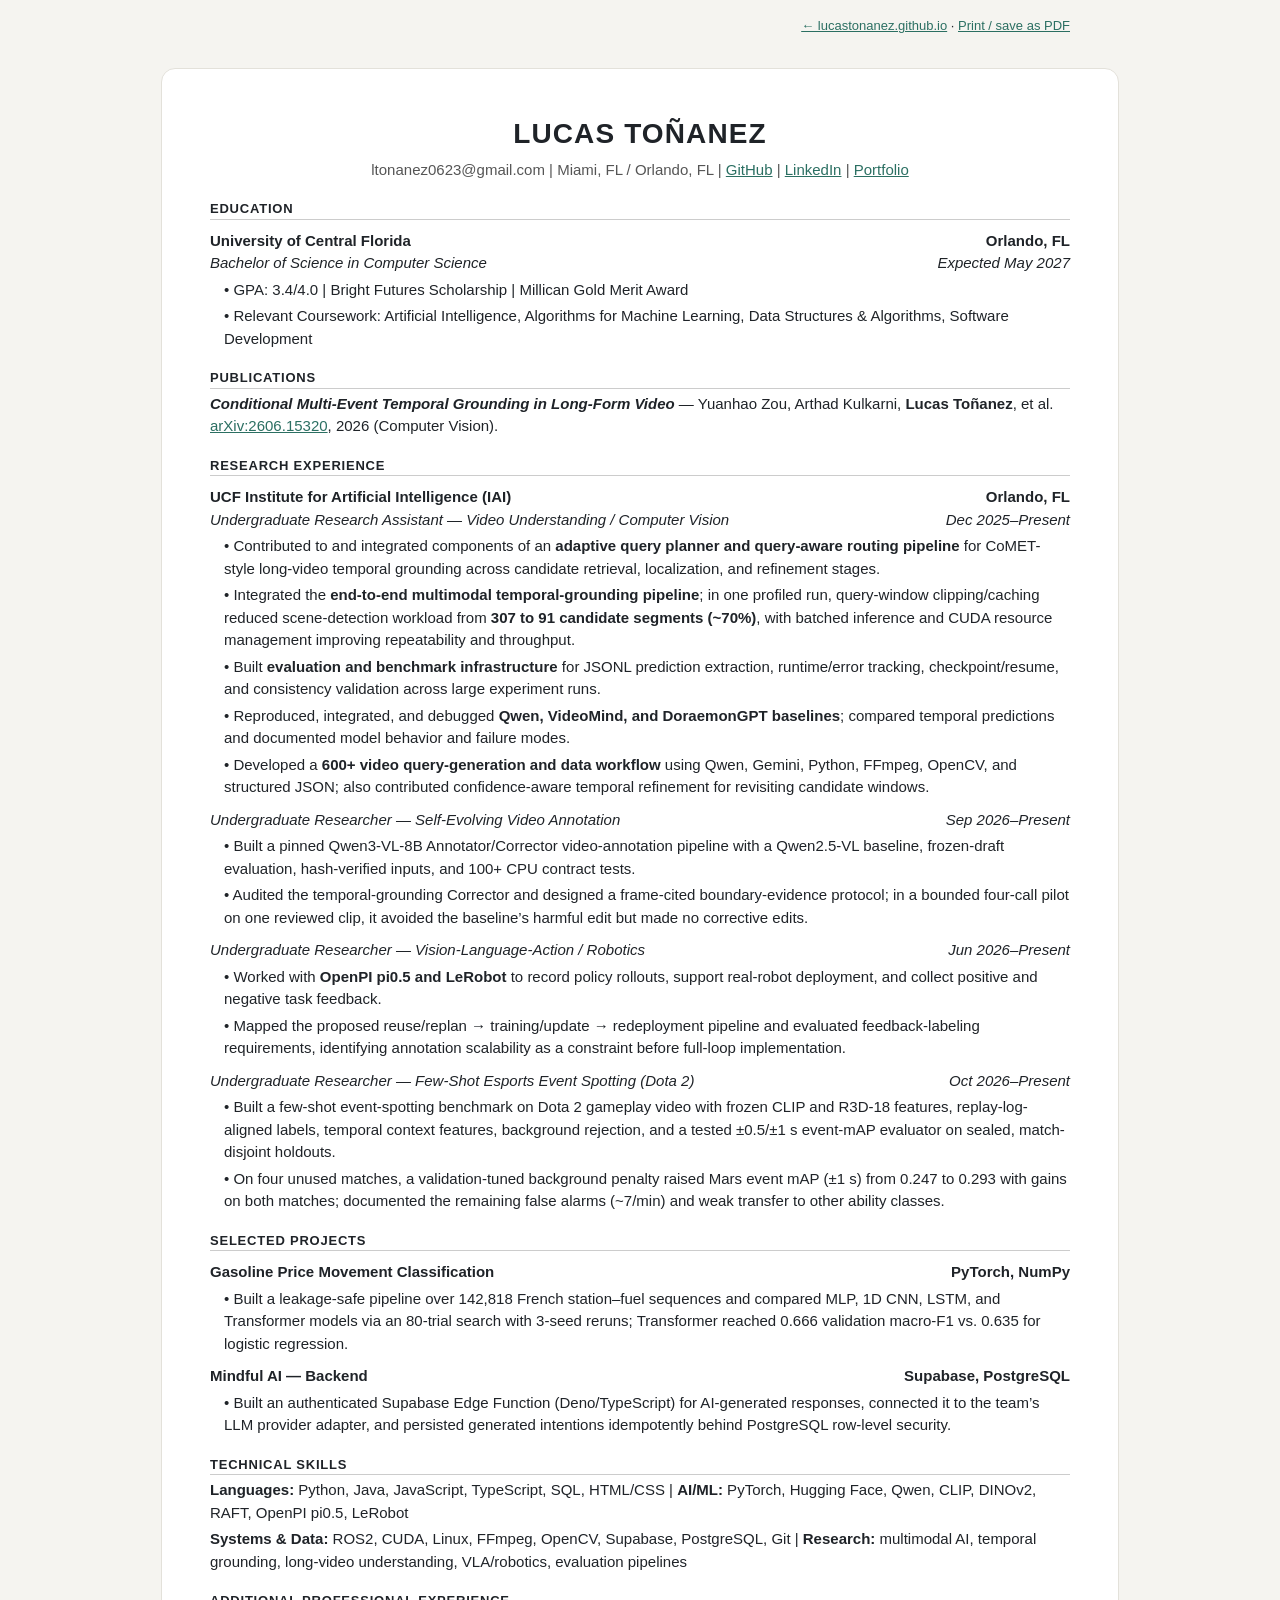
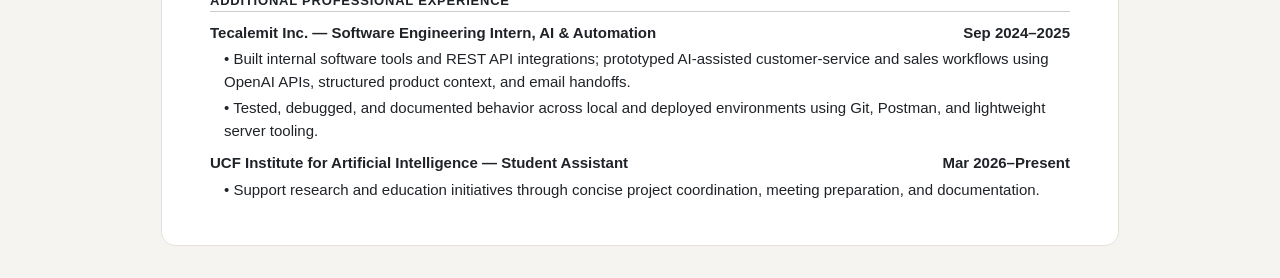
==== commit 305743ed: "Correct work-study start date to Mar 2026" ====
--- a/resume.html
+++ b/resume.html
@@ -15,6 +15,6 @@
 @media print{body{background:#fff} main{border:0;margin:0;padding:0} .top{display:none}}
 </style></head><body><p class="top" style="max-width:860px;margin:16px auto 0;padding:0 16px"><a href="/">← lucastonanez.github.io</a> · <a href="javascript:window.print()">Print / save as PDF</a></p>
 <main>
-<p><strong>LUCAS TOÑANEZ</strong></p><p>ltonanez0623@gmail.com | Miami, FL / Orlando, FL | <a href="https://github.com/LucasTonanez"><span class="underline">GitHub</span></a> | <a href="https://www.linkedin.com/in/lucastonanez/"><span class="underline">LinkedIn</span></a> | <a href="https://lucastonanez.github.io/"><span class="underline">Portfolio</span></a></p><p><strong>EDUCATION</strong></p><table><thead><tr class="header"><th><strong>University of Central Florida</strong></th><th><strong>Orlando, FL</strong></th></tr></thead><tbody><tr class="odd"><td><em>Bachelor of Science in Computer Science</em></td><td><em>Expected May 2027</em></td></tr></tbody></table><div class="b"><p>• GPA: 3.4/4.0 | Bright Futures Scholarship | Millican Gold Merit Award</p><p>• Relevant Coursework: Artificial Intelligence, Algorithms for Machine Learning, Data Structures &amp; Algorithms, Software Development</p></div><p><strong>PUBLICATIONS</strong></p><p><em><strong>Conditional Multi-Event Temporal Grounding in Long-Form Video</strong></em> — Yuanhao Zou, Arthad Kulkarni, <strong>Lucas Toñanez</strong>, et al. <a href="https://arxiv.org/abs/2606.15320"><span class="underline">arXiv:2606.15320</span></a>, 2026 (Computer Vision).</p><p><strong>RESEARCH EXPERIENCE</strong></p><table><thead><tr class="header"><th><strong>UCF Institute for Artificial Intelligence (IAI)</strong></th><th><strong>Orlando, FL</strong></th></tr></thead><tbody><tr class="odd"><td><em>Undergraduate Research Assistant — Video Understanding / Computer Vision</em></td><td><em>Dec 2025–Present</em></td></tr></tbody></table><div class="b"><p>• Contributed to and integrated components of an <strong>adaptive query planner and query-aware routing pipeline</strong> for CoMET-style long-video temporal grounding across candidate retrieval, localization, and refinement stages.</p><p>• Integrated the <strong>end-to-end multimodal temporal-grounding pipeline</strong>; in one profiled run, query-window clipping/caching reduced scene-detection workload from <strong>307 to 91 candidate segments (~70%)</strong>, with batched inference and CUDA resource management improving repeatability and throughput.</p><p>• Built <strong>evaluation and benchmark infrastructure</strong> for JSONL prediction extraction, runtime/error tracking, checkpoint/resume, and consistency validation across large experiment runs.</p><p>• Reproduced, integrated, and debugged <strong>Qwen, VideoMind, and DoraemonGPT baselines</strong>; compared temporal predictions and documented model behavior and failure modes.</p><p>• Developed a <strong>600+ video query-generation and data workflow</strong> using Qwen, Gemini, Python, FFmpeg, OpenCV, and structured JSON; also contributed confidence-aware temporal refinement for revisiting candidate windows.</p></div><table><tbody><tr class="odd"><td><em>Undergraduate Researcher — Self-Evolving Video Annotation</em></td><td><em>Sep 2026–Present</em></td></tr></tbody></table><div class="b"><p>• Built a pinned Qwen3-VL-8B Annotator/Corrector video-annotation pipeline with a Qwen2.5-VL baseline, frozen-draft evaluation, hash-verified inputs, and 100+ CPU contract tests.</p><p>• Audited the temporal-grounding Corrector and designed a frame-cited boundary-evidence protocol; in a bounded four-call pilot on one reviewed clip, it avoided the baseline’s harmful edit but made no corrective edits.</p></div><table><tbody><tr class="odd"><td><em>Undergraduate Researcher — Vision-Language-Action / Robotics</em></td><td><em>Jun 2026–Present</em></td></tr></tbody></table><div class="b"><p>• Worked with <strong>OpenPI pi0.5 and LeRobot</strong> to record policy rollouts, support real-robot deployment, and collect positive and negative task feedback.</p><p>• Mapped the proposed reuse/replan → training/update → redeployment pipeline and evaluated feedback-labeling requirements, identifying annotation scalability as a constraint before full-loop implementation.</p></div><table><tbody><tr class="odd"><td><em>Undergraduate Researcher — Few-Shot Esports Event Spotting (Dota 2)</em></td><td><em>Oct 2026–Present</em></td></tr></tbody></table><div class="b"><p>• Built a few-shot event-spotting benchmark on Dota 2 gameplay video with frozen CLIP and R3D-18 features, replay-log-aligned labels, temporal context features, background rejection, and a tested ±0.5/±1 s event-mAP evaluator on sealed, match-disjoint holdouts.</p><p>• On four unused matches, a validation-tuned background penalty raised Mars event mAP (±1 s) from 0.247 to 0.293 with gains on both matches; documented the remaining false alarms (~7/min) and weak transfer to other ability classes.</p></div><p><strong>SELECTED PROJECTS</strong></p><table><tbody><tr class="odd"><td><strong>Gasoline Price Movement Classification</strong></td><td><strong>PyTorch, NumPy</strong></td></tr></tbody></table><div class="b"><p>• Built a leakage-safe pipeline over 142,818 French station–fuel sequences and compared MLP, 1D CNN, LSTM, and Transformer models via an 80-trial search with 3-seed reruns; Transformer reached 0.666 validation macro-F1 vs. 0.635 for logistic regression.</p></div><table><tbody><tr class="odd"><td><strong>Mindful AI — Backend</strong></td><td><strong>Supabase, PostgreSQL</strong></td></tr></tbody></table><div class="b"><p>• Built an authenticated Supabase Edge Function (Deno/TypeScript) for AI-generated responses, connected it to the team’s LLM provider adapter, and persisted generated intentions idempotently behind PostgreSQL row-level security.</p></div><p><strong>TECHNICAL SKILLS</strong></p><p><strong>Languages:</strong> Python, Java, JavaScript, TypeScript, SQL, HTML/CSS | <strong>AI/ML:</strong> PyTorch, Hugging Face, Qwen, CLIP, DINOv2, RAFT, OpenPI pi0.5, LeRobot</p><p><strong>Systems &amp; Data:</strong> ROS2, CUDA, Linux, FFmpeg, OpenCV, Supabase, PostgreSQL, Git | <strong>Research:</strong> multimodal AI, temporal grounding, long-video understanding, VLA/robotics, evaluation pipelines</p><p><strong>ADDITIONAL PROFESSIONAL EXPERIENCE</strong></p><table><tbody><tr class="odd"><td><strong>Tecalemit Inc. — Software Engineering Intern, AI &amp; Automation</strong></td><td><strong>Sep 2024–2025</strong></td></tr></tbody></table><div class="b"><p>• Built internal software tools and REST API integrations; prototyped AI-assisted customer-service and sales workflows using OpenAI APIs, structured product context, and email handoffs.</p><p>• Tested, debugged, and documented behavior across local and deployed environments using Git, Postman, and lightweight server tooling.</p></div><table><tbody><tr class="odd"><td><strong>UCF Institute for Artificial Intelligence — Student Assistant</strong></td><td><strong>2025–Present</strong></td></tr></tbody></table><div class="b"><p>• Support research and education initiatives through concise project coordination, meeting preparation, and documentation.</p></div>
+<p><strong>LUCAS TOÑANEZ</strong></p><p>ltonanez0623@gmail.com | Miami, FL / Orlando, FL | <a href="https://github.com/LucasTonanez"><span class="underline">GitHub</span></a> | <a href="https://www.linkedin.com/in/lucastonanez/"><span class="underline">LinkedIn</span></a> | <a href="https://lucastonanez.github.io/"><span class="underline">Portfolio</span></a></p><p><strong>EDUCATION</strong></p><table><thead><tr class="header"><th><strong>University of Central Florida</strong></th><th><strong>Orlando, FL</strong></th></tr></thead><tbody><tr class="odd"><td><em>Bachelor of Science in Computer Science</em></td><td><em>Expected May 2027</em></td></tr></tbody></table><div class="b"><p>• GPA: 3.4/4.0 | Bright Futures Scholarship | Millican Gold Merit Award</p><p>• Relevant Coursework: Artificial Intelligence, Algorithms for Machine Learning, Data Structures &amp; Algorithms, Software Development</p></div><p><strong>PUBLICATIONS</strong></p><p><em><strong>Conditional Multi-Event Temporal Grounding in Long-Form Video</strong></em> — Yuanhao Zou, Arthad Kulkarni, <strong>Lucas Toñanez</strong>, et al. <a href="https://arxiv.org/abs/2606.15320"><span class="underline">arXiv:2606.15320</span></a>, 2026 (Computer Vision).</p><p><strong>RESEARCH EXPERIENCE</strong></p><table><thead><tr class="header"><th><strong>UCF Institute for Artificial Intelligence (IAI)</strong></th><th><strong>Orlando, FL</strong></th></tr></thead><tbody><tr class="odd"><td><em>Undergraduate Research Assistant — Video Understanding / Computer Vision</em></td><td><em>Dec 2025–Present</em></td></tr></tbody></table><div class="b"><p>• Contributed to and integrated components of an <strong>adaptive query planner and query-aware routing pipeline</strong> for CoMET-style long-video temporal grounding across candidate retrieval, localization, and refinement stages.</p><p>• Integrated the <strong>end-to-end multimodal temporal-grounding pipeline</strong>; in one profiled run, query-window clipping/caching reduced scene-detection workload from <strong>307 to 91 candidate segments (~70%)</strong>, with batched inference and CUDA resource management improving repeatability and throughput.</p><p>• Built <strong>evaluation and benchmark infrastructure</strong> for JSONL prediction extraction, runtime/error tracking, checkpoint/resume, and consistency validation across large experiment runs.</p><p>• Reproduced, integrated, and debugged <strong>Qwen, VideoMind, and DoraemonGPT baselines</strong>; compared temporal predictions and documented model behavior and failure modes.</p><p>• Developed a <strong>600+ video query-generation and data workflow</strong> using Qwen, Gemini, Python, FFmpeg, OpenCV, and structured JSON; also contributed confidence-aware temporal refinement for revisiting candidate windows.</p></div><table><tbody><tr class="odd"><td><em>Undergraduate Researcher — Self-Evolving Video Annotation</em></td><td><em>Sep 2026–Present</em></td></tr></tbody></table><div class="b"><p>• Built a pinned Qwen3-VL-8B Annotator/Corrector video-annotation pipeline with a Qwen2.5-VL baseline, frozen-draft evaluation, hash-verified inputs, and 100+ CPU contract tests.</p><p>• Audited the temporal-grounding Corrector and designed a frame-cited boundary-evidence protocol; in a bounded four-call pilot on one reviewed clip, it avoided the baseline’s harmful edit but made no corrective edits.</p></div><table><tbody><tr class="odd"><td><em>Undergraduate Researcher — Vision-Language-Action / Robotics</em></td><td><em>Jun 2026–Present</em></td></tr></tbody></table><div class="b"><p>• Worked with <strong>OpenPI pi0.5 and LeRobot</strong> to record policy rollouts, support real-robot deployment, and collect positive and negative task feedback.</p><p>• Mapped the proposed reuse/replan → training/update → redeployment pipeline and evaluated feedback-labeling requirements, identifying annotation scalability as a constraint before full-loop implementation.</p></div><table><tbody><tr class="odd"><td><em>Undergraduate Researcher — Few-Shot Esports Event Spotting (Dota 2)</em></td><td><em>Oct 2026–Present</em></td></tr></tbody></table><div class="b"><p>• Built a few-shot event-spotting benchmark on Dota 2 gameplay video with frozen CLIP and R3D-18 features, replay-log-aligned labels, temporal context features, background rejection, and a tested ±0.5/±1 s event-mAP evaluator on sealed, match-disjoint holdouts.</p><p>• On four unused matches, a validation-tuned background penalty raised Mars event mAP (±1 s) from 0.247 to 0.293 with gains on both matches; documented the remaining false alarms (~7/min) and weak transfer to other ability classes.</p></div><p><strong>SELECTED PROJECTS</strong></p><table><tbody><tr class="odd"><td><strong>Gasoline Price Movement Classification</strong></td><td><strong>PyTorch, NumPy</strong></td></tr></tbody></table><div class="b"><p>• Built a leakage-safe pipeline over 142,818 French station–fuel sequences and compared MLP, 1D CNN, LSTM, and Transformer models via an 80-trial search with 3-seed reruns; Transformer reached 0.666 validation macro-F1 vs. 0.635 for logistic regression.</p></div><table><tbody><tr class="odd"><td><strong>Mindful AI — Backend</strong></td><td><strong>Supabase, PostgreSQL</strong></td></tr></tbody></table><div class="b"><p>• Built an authenticated Supabase Edge Function (Deno/TypeScript) for AI-generated responses, connected it to the team’s LLM provider adapter, and persisted generated intentions idempotently behind PostgreSQL row-level security.</p></div><p><strong>TECHNICAL SKILLS</strong></p><p><strong>Languages:</strong> Python, Java, JavaScript, TypeScript, SQL, HTML/CSS | <strong>AI/ML:</strong> PyTorch, Hugging Face, Qwen, CLIP, DINOv2, RAFT, OpenPI pi0.5, LeRobot</p><p><strong>Systems &amp; Data:</strong> ROS2, CUDA, Linux, FFmpeg, OpenCV, Supabase, PostgreSQL, Git | <strong>Research:</strong> multimodal AI, temporal grounding, long-video understanding, VLA/robotics, evaluation pipelines</p><p><strong>ADDITIONAL PROFESSIONAL EXPERIENCE</strong></p><table><tbody><tr class="odd"><td><strong>Tecalemit Inc. — Software Engineering Intern, AI &amp; Automation</strong></td><td><strong>Sep 2024–2025</strong></td></tr></tbody></table><div class="b"><p>• Built internal software tools and REST API integrations; prototyped AI-assisted customer-service and sales workflows using OpenAI APIs, structured product context, and email handoffs.</p><p>• Tested, debugged, and documented behavior across local and deployed environments using Git, Postman, and lightweight server tooling.</p></div><table><tbody><tr class="odd"><td><strong>UCF Institute for Artificial Intelligence — Student Assistant</strong></td><td><strong>Mar 2026–Present</strong></td></tr></tbody></table><div class="b"><p>• Support research and education initiatives through concise project coordination, meeting preparation, and documentation.</p></div>
 
 </main></body></html>
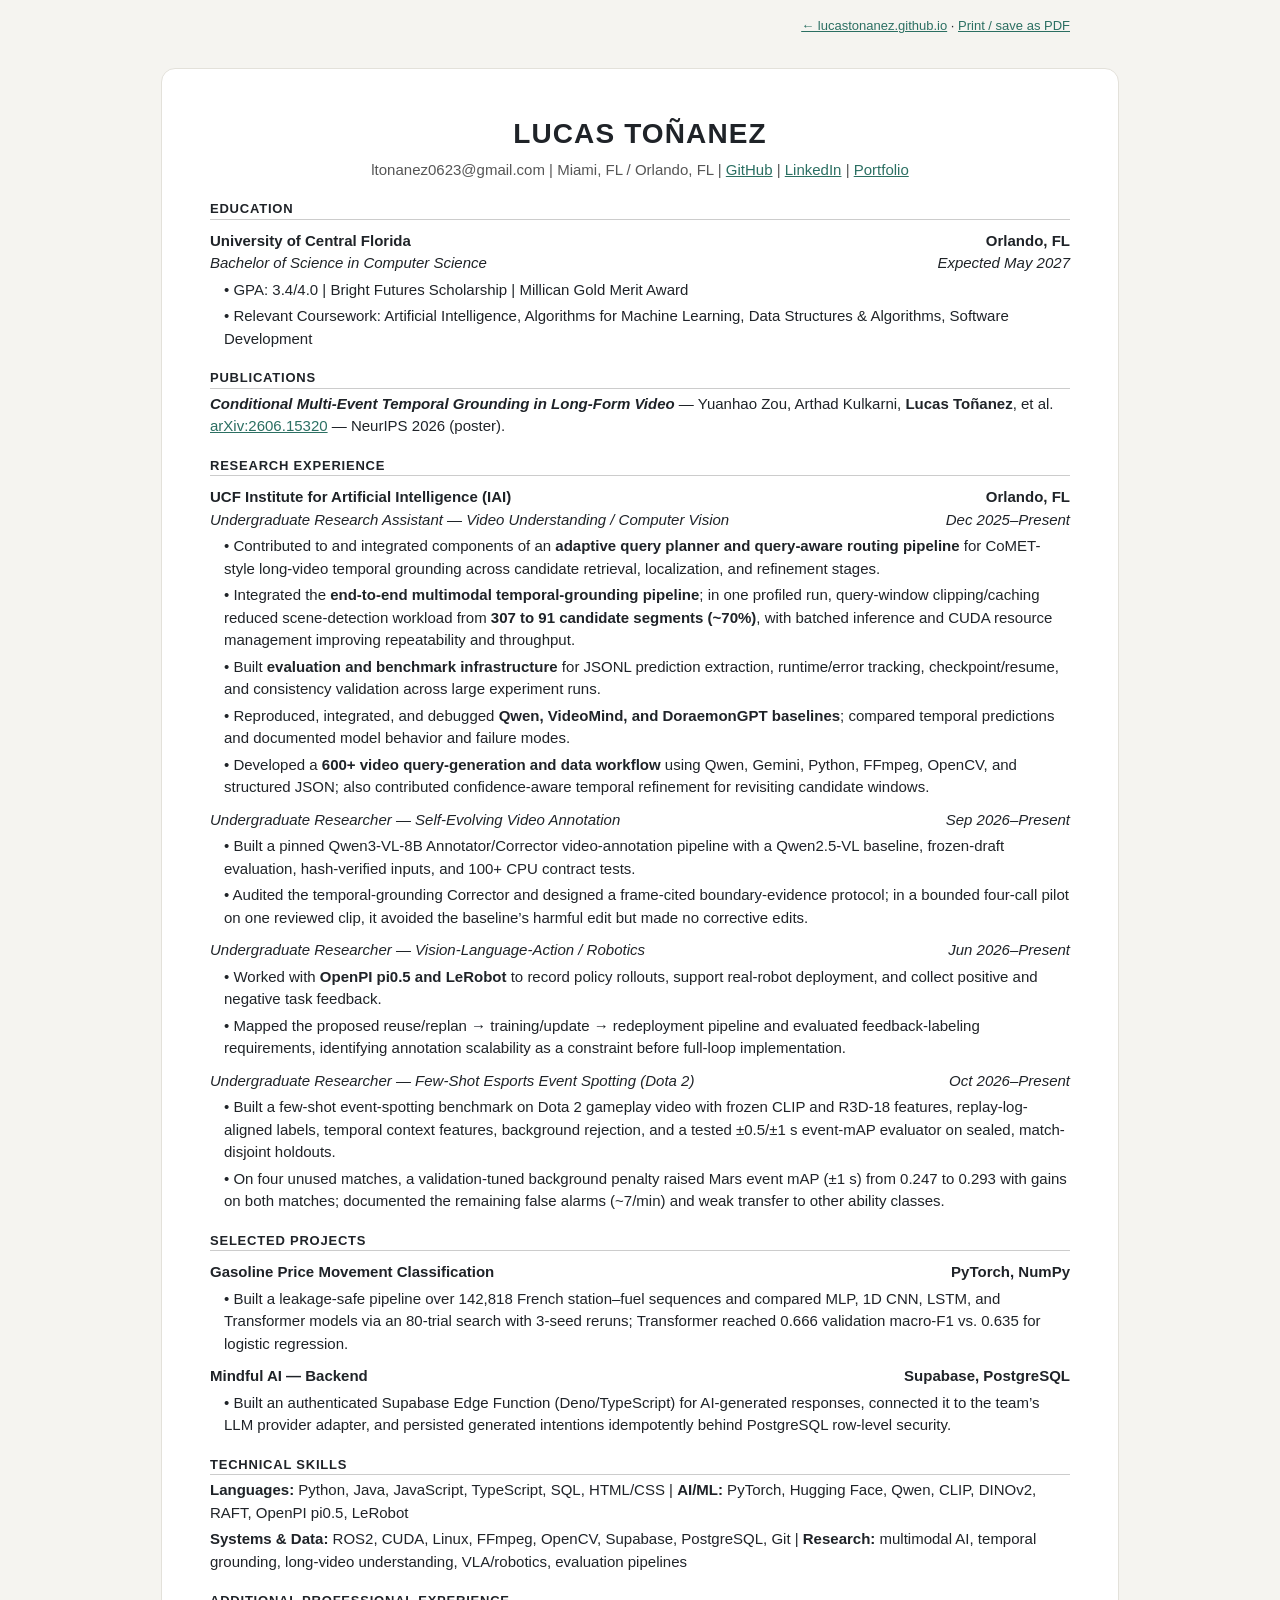
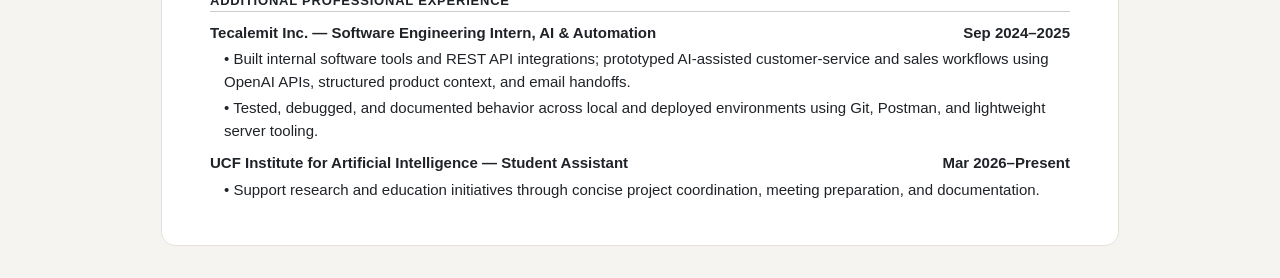
==== commit 9815cf62: "Add NeurIPS 2026 venue for CoMET to site and resumes Co-Authored-By: Claude Opus 5.5 <noreply@anthro" ====
--- a/resume.html
+++ b/resume.html
@@ -15,6 +15,6 @@
 @media print{body{background:#fff} main{border:0;margin:0;padding:0} .top{display:none}}
 </style></head><body><p class="top" style="max-width:860px;margin:16px auto 0;padding:0 16px"><a href="/">← lucastonanez.github.io</a> · <a href="javascript:window.print()">Print / save as PDF</a></p>
 <main>
-<p><strong>LUCAS TOÑANEZ</strong></p><p>ltonanez0623@gmail.com | Miami, FL / Orlando, FL | <a href="https://github.com/LucasTonanez"><span class="underline">GitHub</span></a> | <a href="https://www.linkedin.com/in/lucastonanez/"><span class="underline">LinkedIn</span></a> | <a href="https://lucastonanez.github.io/"><span class="underline">Portfolio</span></a></p><p><strong>EDUCATION</strong></p><table><thead><tr class="header"><th><strong>University of Central Florida</strong></th><th><strong>Orlando, FL</strong></th></tr></thead><tbody><tr class="odd"><td><em>Bachelor of Science in Computer Science</em></td><td><em>Expected May 2027</em></td></tr></tbody></table><div class="b"><p>• GPA: 3.4/4.0 | Bright Futures Scholarship | Millican Gold Merit Award</p><p>• Relevant Coursework: Artificial Intelligence, Algorithms for Machine Learning, Data Structures &amp; Algorithms, Software Development</p></div><p><strong>PUBLICATIONS</strong></p><p><em><strong>Conditional Multi-Event Temporal Grounding in Long-Form Video</strong></em> — Yuanhao Zou, Arthad Kulkarni, <strong>Lucas Toñanez</strong>, et al. <a href="https://arxiv.org/abs/2606.15320"><span class="underline">arXiv:2606.15320</span></a>, 2026 (Computer Vision).</p><p><strong>RESEARCH EXPERIENCE</strong></p><table><thead><tr class="header"><th><strong>UCF Institute for Artificial Intelligence (IAI)</strong></th><th><strong>Orlando, FL</strong></th></tr></thead><tbody><tr class="odd"><td><em>Undergraduate Research Assistant — Video Understanding / Computer Vision</em></td><td><em>Dec 2025–Present</em></td></tr></tbody></table><div class="b"><p>• Contributed to and integrated components of an <strong>adaptive query planner and query-aware routing pipeline</strong> for CoMET-style long-video temporal grounding across candidate retrieval, localization, and refinement stages.</p><p>• Integrated the <strong>end-to-end multimodal temporal-grounding pipeline</strong>; in one profiled run, query-window clipping/caching reduced scene-detection workload from <strong>307 to 91 candidate segments (~70%)</strong>, with batched inference and CUDA resource management improving repeatability and throughput.</p><p>• Built <strong>evaluation and benchmark infrastructure</strong> for JSONL prediction extraction, runtime/error tracking, checkpoint/resume, and consistency validation across large experiment runs.</p><p>• Reproduced, integrated, and debugged <strong>Qwen, VideoMind, and DoraemonGPT baselines</strong>; compared temporal predictions and documented model behavior and failure modes.</p><p>• Developed a <strong>600+ video query-generation and data workflow</strong> using Qwen, Gemini, Python, FFmpeg, OpenCV, and structured JSON; also contributed confidence-aware temporal refinement for revisiting candidate windows.</p></div><table><tbody><tr class="odd"><td><em>Undergraduate Researcher — Self-Evolving Video Annotation</em></td><td><em>Sep 2026–Present</em></td></tr></tbody></table><div class="b"><p>• Built a pinned Qwen3-VL-8B Annotator/Corrector video-annotation pipeline with a Qwen2.5-VL baseline, frozen-draft evaluation, hash-verified inputs, and 100+ CPU contract tests.</p><p>• Audited the temporal-grounding Corrector and designed a frame-cited boundary-evidence protocol; in a bounded four-call pilot on one reviewed clip, it avoided the baseline’s harmful edit but made no corrective edits.</p></div><table><tbody><tr class="odd"><td><em>Undergraduate Researcher — Vision-Language-Action / Robotics</em></td><td><em>Jun 2026–Present</em></td></tr></tbody></table><div class="b"><p>• Worked with <strong>OpenPI pi0.5 and LeRobot</strong> to record policy rollouts, support real-robot deployment, and collect positive and negative task feedback.</p><p>• Mapped the proposed reuse/replan → training/update → redeployment pipeline and evaluated feedback-labeling requirements, identifying annotation scalability as a constraint before full-loop implementation.</p></div><table><tbody><tr class="odd"><td><em>Undergraduate Researcher — Few-Shot Esports Event Spotting (Dota 2)</em></td><td><em>Oct 2026–Present</em></td></tr></tbody></table><div class="b"><p>• Built a few-shot event-spotting benchmark on Dota 2 gameplay video with frozen CLIP and R3D-18 features, replay-log-aligned labels, temporal context features, background rejection, and a tested ±0.5/±1 s event-mAP evaluator on sealed, match-disjoint holdouts.</p><p>• On four unused matches, a validation-tuned background penalty raised Mars event mAP (±1 s) from 0.247 to 0.293 with gains on both matches; documented the remaining false alarms (~7/min) and weak transfer to other ability classes.</p></div><p><strong>SELECTED PROJECTS</strong></p><table><tbody><tr class="odd"><td><strong>Gasoline Price Movement Classification</strong></td><td><strong>PyTorch, NumPy</strong></td></tr></tbody></table><div class="b"><p>• Built a leakage-safe pipeline over 142,818 French station–fuel sequences and compared MLP, 1D CNN, LSTM, and Transformer models via an 80-trial search with 3-seed reruns; Transformer reached 0.666 validation macro-F1 vs. 0.635 for logistic regression.</p></div><table><tbody><tr class="odd"><td><strong>Mindful AI — Backend</strong></td><td><strong>Supabase, PostgreSQL</strong></td></tr></tbody></table><div class="b"><p>• Built an authenticated Supabase Edge Function (Deno/TypeScript) for AI-generated responses, connected it to the team’s LLM provider adapter, and persisted generated intentions idempotently behind PostgreSQL row-level security.</p></div><p><strong>TECHNICAL SKILLS</strong></p><p><strong>Languages:</strong> Python, Java, JavaScript, TypeScript, SQL, HTML/CSS | <strong>AI/ML:</strong> PyTorch, Hugging Face, Qwen, CLIP, DINOv2, RAFT, OpenPI pi0.5, LeRobot</p><p><strong>Systems &amp; Data:</strong> ROS2, CUDA, Linux, FFmpeg, OpenCV, Supabase, PostgreSQL, Git | <strong>Research:</strong> multimodal AI, temporal grounding, long-video understanding, VLA/robotics, evaluation pipelines</p><p><strong>ADDITIONAL PROFESSIONAL EXPERIENCE</strong></p><table><tbody><tr class="odd"><td><strong>Tecalemit Inc. — Software Engineering Intern, AI &amp; Automation</strong></td><td><strong>Sep 2024–2025</strong></td></tr></tbody></table><div class="b"><p>• Built internal software tools and REST API integrations; prototyped AI-assisted customer-service and sales workflows using OpenAI APIs, structured product context, and email handoffs.</p><p>• Tested, debugged, and documented behavior across local and deployed environments using Git, Postman, and lightweight server tooling.</p></div><table><tbody><tr class="odd"><td><strong>UCF Institute for Artificial Intelligence — Student Assistant</strong></td><td><strong>Mar 2026–Present</strong></td></tr></tbody></table><div class="b"><p>• Support research and education initiatives through concise project coordination, meeting preparation, and documentation.</p></div>
+<p><strong>LUCAS TOÑANEZ</strong></p><p>ltonanez0623@gmail.com | Miami, FL / Orlando, FL | <a href="https://github.com/LucasTonanez"><span class="underline">GitHub</span></a> | <a href="https://www.linkedin.com/in/lucastonanez/"><span class="underline">LinkedIn</span></a> | <a href="https://lucastonanez.github.io/"><span class="underline">Portfolio</span></a></p><p><strong>EDUCATION</strong></p><table><thead><tr class="header"><th><strong>University of Central Florida</strong></th><th><strong>Orlando, FL</strong></th></tr></thead><tbody><tr class="odd"><td><em>Bachelor of Science in Computer Science</em></td><td><em>Expected May 2027</em></td></tr></tbody></table><div class="b"><p>• GPA: 3.4/4.0 | Bright Futures Scholarship | Millican Gold Merit Award</p><p>• Relevant Coursework: Artificial Intelligence, Algorithms for Machine Learning, Data Structures &amp; Algorithms, Software Development</p></div><p><strong>PUBLICATIONS</strong></p><p><em><strong>Conditional Multi-Event Temporal Grounding in Long-Form Video</strong></em> — Yuanhao Zou, Arthad Kulkarni, <strong>Lucas Toñanez</strong>, et al. <a href="https://arxiv.org/abs/2606.15320"><span class="underline">arXiv:2606.15320</span></a> — NeurIPS 2026 (poster).</p><p><strong>RESEARCH EXPERIENCE</strong></p><table><thead><tr class="header"><th><strong>UCF Institute for Artificial Intelligence (IAI)</strong></th><th><strong>Orlando, FL</strong></th></tr></thead><tbody><tr class="odd"><td><em>Undergraduate Research Assistant — Video Understanding / Computer Vision</em></td><td><em>Dec 2025–Present</em></td></tr></tbody></table><div class="b"><p>• Contributed to and integrated components of an <strong>adaptive query planner and query-aware routing pipeline</strong> for CoMET-style long-video temporal grounding across candidate retrieval, localization, and refinement stages.</p><p>• Integrated the <strong>end-to-end multimodal temporal-grounding pipeline</strong>; in one profiled run, query-window clipping/caching reduced scene-detection workload from <strong>307 to 91 candidate segments (~70%)</strong>, with batched inference and CUDA resource management improving repeatability and throughput.</p><p>• Built <strong>evaluation and benchmark infrastructure</strong> for JSONL prediction extraction, runtime/error tracking, checkpoint/resume, and consistency validation across large experiment runs.</p><p>• Reproduced, integrated, and debugged <strong>Qwen, VideoMind, and DoraemonGPT baselines</strong>; compared temporal predictions and documented model behavior and failure modes.</p><p>• Developed a <strong>600+ video query-generation and data workflow</strong> using Qwen, Gemini, Python, FFmpeg, OpenCV, and structured JSON; also contributed confidence-aware temporal refinement for revisiting candidate windows.</p></div><table><tbody><tr class="odd"><td><em>Undergraduate Researcher — Self-Evolving Video Annotation</em></td><td><em>Sep 2026–Present</em></td></tr></tbody></table><div class="b"><p>• Built a pinned Qwen3-VL-8B Annotator/Corrector video-annotation pipeline with a Qwen2.5-VL baseline, frozen-draft evaluation, hash-verified inputs, and 100+ CPU contract tests.</p><p>• Audited the temporal-grounding Corrector and designed a frame-cited boundary-evidence protocol; in a bounded four-call pilot on one reviewed clip, it avoided the baseline’s harmful edit but made no corrective edits.</p></div><table><tbody><tr class="odd"><td><em>Undergraduate Researcher — Vision-Language-Action / Robotics</em></td><td><em>Jun 2026–Present</em></td></tr></tbody></table><div class="b"><p>• Worked with <strong>OpenPI pi0.5 and LeRobot</strong> to record policy rollouts, support real-robot deployment, and collect positive and negative task feedback.</p><p>• Mapped the proposed reuse/replan → training/update → redeployment pipeline and evaluated feedback-labeling requirements, identifying annotation scalability as a constraint before full-loop implementation.</p></div><table><tbody><tr class="odd"><td><em>Undergraduate Researcher — Few-Shot Esports Event Spotting (Dota 2)</em></td><td><em>Oct 2026–Present</em></td></tr></tbody></table><div class="b"><p>• Built a few-shot event-spotting benchmark on Dota 2 gameplay video with frozen CLIP and R3D-18 features, replay-log-aligned labels, temporal context features, background rejection, and a tested ±0.5/±1 s event-mAP evaluator on sealed, match-disjoint holdouts.</p><p>• On four unused matches, a validation-tuned background penalty raised Mars event mAP (±1 s) from 0.247 to 0.293 with gains on both matches; documented the remaining false alarms (~7/min) and weak transfer to other ability classes.</p></div><p><strong>SELECTED PROJECTS</strong></p><table><tbody><tr class="odd"><td><strong>Gasoline Price Movement Classification</strong></td><td><strong>PyTorch, NumPy</strong></td></tr></tbody></table><div class="b"><p>• Built a leakage-safe pipeline over 142,818 French station–fuel sequences and compared MLP, 1D CNN, LSTM, and Transformer models via an 80-trial search with 3-seed reruns; Transformer reached 0.666 validation macro-F1 vs. 0.635 for logistic regression.</p></div><table><tbody><tr class="odd"><td><strong>Mindful AI — Backend</strong></td><td><strong>Supabase, PostgreSQL</strong></td></tr></tbody></table><div class="b"><p>• Built an authenticated Supabase Edge Function (Deno/TypeScript) for AI-generated responses, connected it to the team’s LLM provider adapter, and persisted generated intentions idempotently behind PostgreSQL row-level security.</p></div><p><strong>TECHNICAL SKILLS</strong></p><p><strong>Languages:</strong> Python, Java, JavaScript, TypeScript, SQL, HTML/CSS | <strong>AI/ML:</strong> PyTorch, Hugging Face, Qwen, CLIP, DINOv2, RAFT, OpenPI pi0.5, LeRobot</p><p><strong>Systems &amp; Data:</strong> ROS2, CUDA, Linux, FFmpeg, OpenCV, Supabase, PostgreSQL, Git | <strong>Research:</strong> multimodal AI, temporal grounding, long-video understanding, VLA/robotics, evaluation pipelines</p><p><strong>ADDITIONAL PROFESSIONAL EXPERIENCE</strong></p><table><tbody><tr class="odd"><td><strong>Tecalemit Inc. — Software Engineering Intern, AI &amp; Automation</strong></td><td><strong>Sep 2024–2025</strong></td></tr></tbody></table><div class="b"><p>• Built internal software tools and REST API integrations; prototyped AI-assisted customer-service and sales workflows using OpenAI APIs, structured product context, and email handoffs.</p><p>• Tested, debugged, and documented behavior across local and deployed environments using Git, Postman, and lightweight server tooling.</p></div><table><tbody><tr class="odd"><td><strong>UCF Institute for Artificial Intelligence — Student Assistant</strong></td><td><strong>Mar 2026–Present</strong></td></tr></tbody></table><div class="b"><p>• Support research and education initiatives through concise project coordination, meeting preparation, and documentation.</p></div>
 
 </main></body></html>
